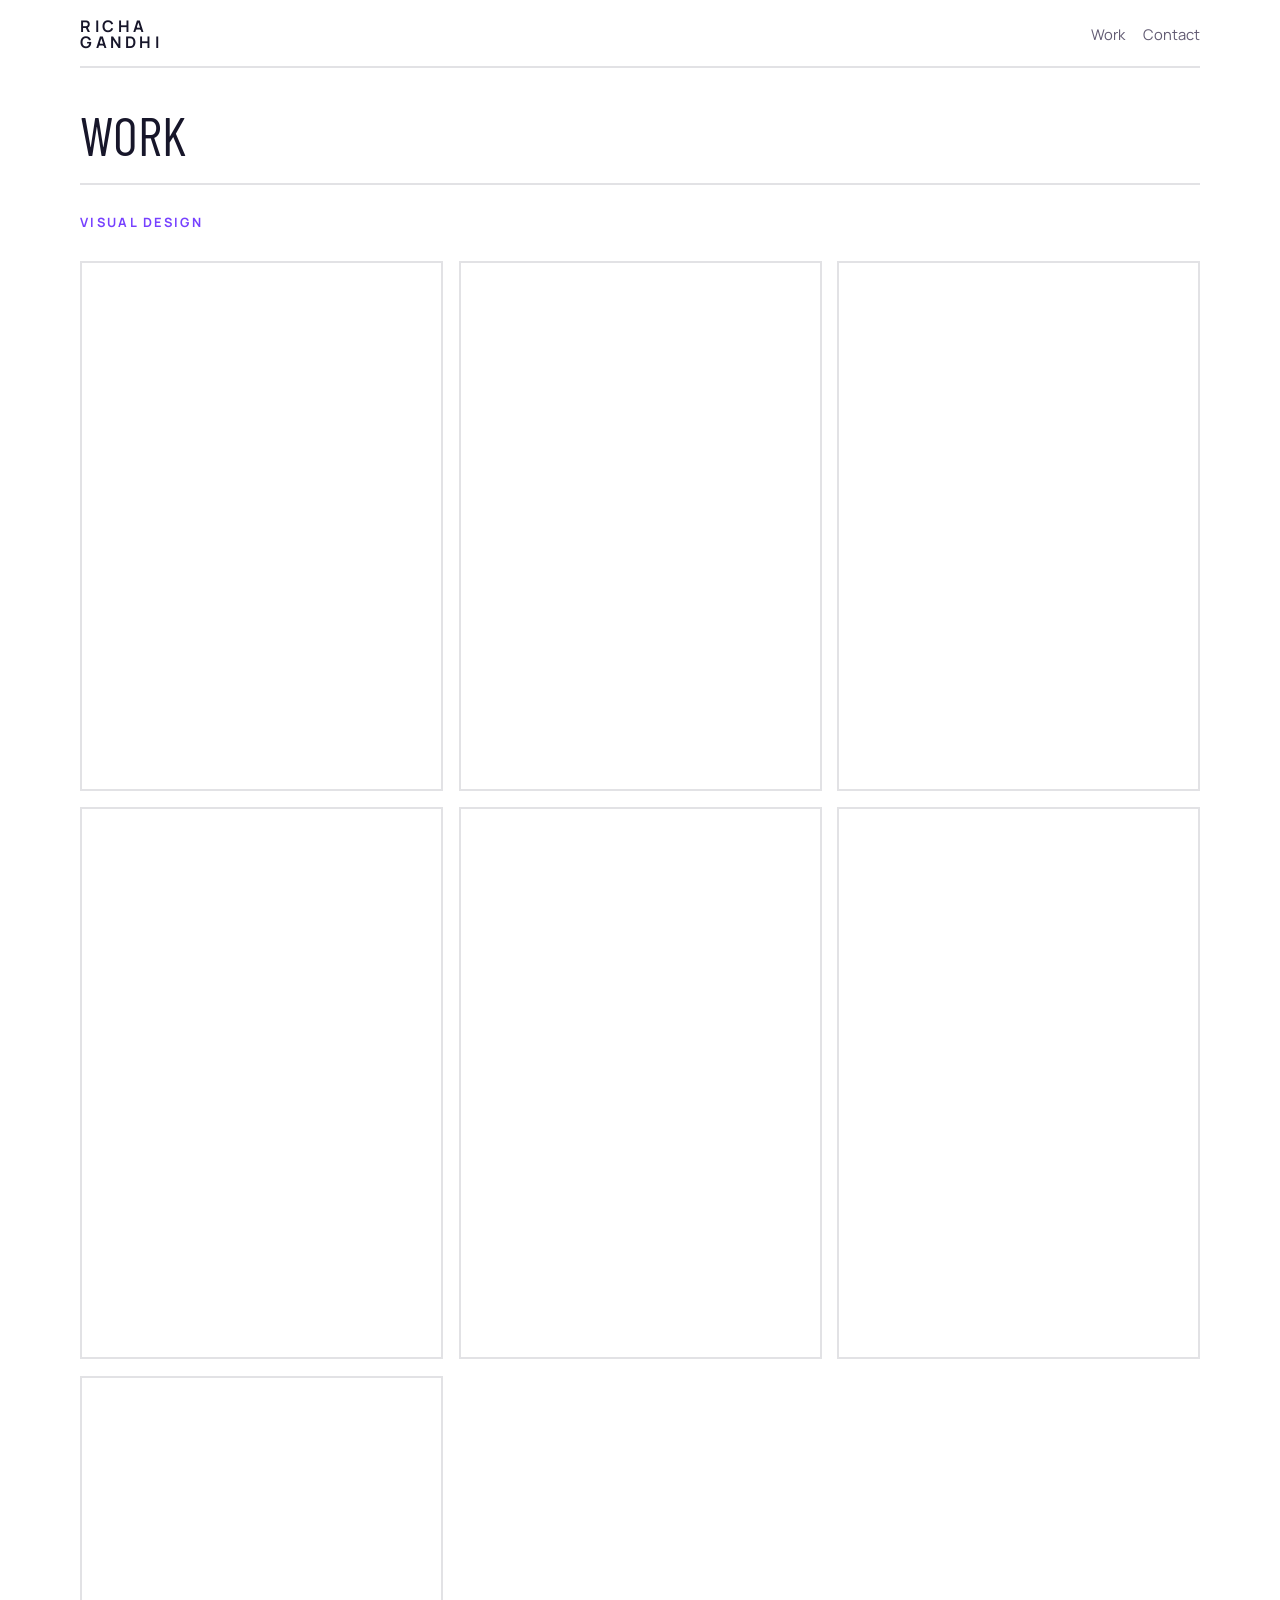
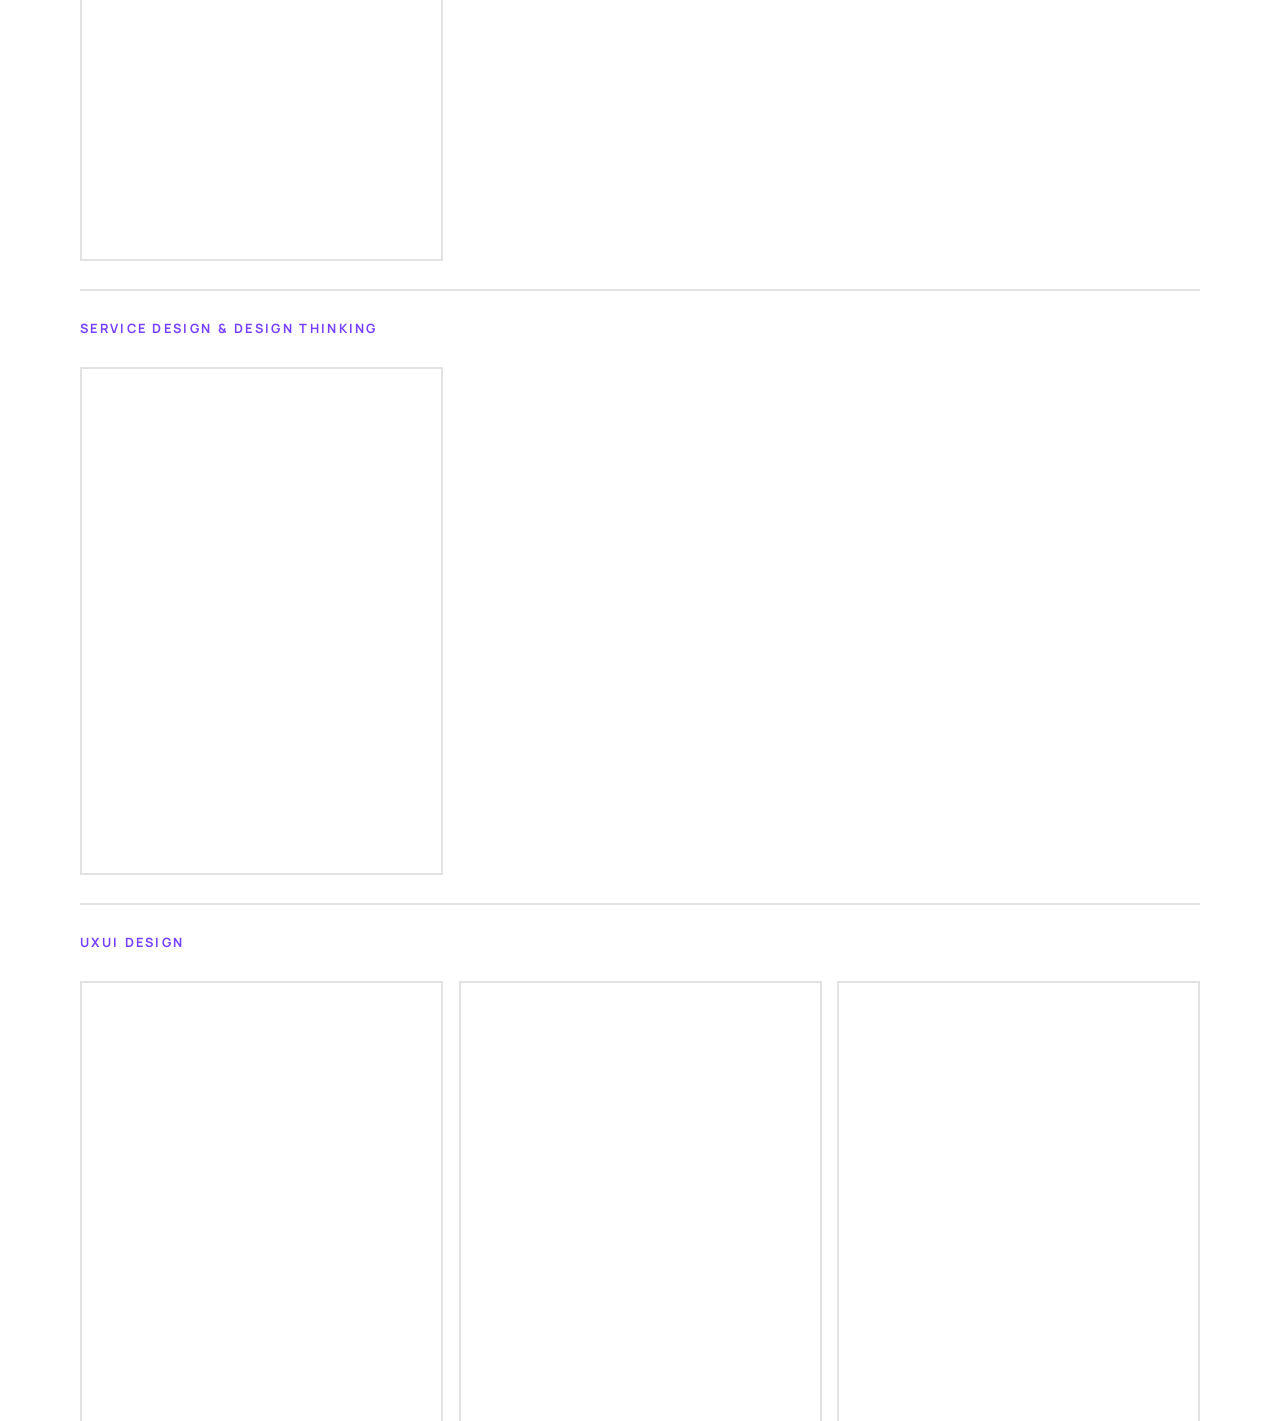
==== work.html @ 976422bb "Initial portfolio website" ====
<!DOCTYPE html>
<html lang="en">
  <head>
    <meta charset="UTF-8" />
    <meta name="viewport" content="width=device-width, initial-scale=1.0" />
    <title>Work | Richa Gandhi</title>
    <meta
      name="description"
      content="Selected work by Richa Gandhi across visual design, service design and design thinking, and UXUI design."
    />
    <link rel="preconnect" href="https://fonts.googleapis.com" />
    <link rel="preconnect" href="https://fonts.gstatic.com" crossorigin />
    <link
      href="https://fonts.googleapis.com/css2?family=Barlow+Condensed:wght@400;500;600;700&family=Manrope:wght@400;500;600;700&display=swap"
      rel="stylesheet"
    />
    <link rel="stylesheet" href="./styles.css" />
    <link rel="stylesheet" href="./work.css" />
  </head>
  <body>
    <div class="page-shell work-shell">
      <header class="site-header">
        <a class="brand-mark" href="./index.html" aria-label="Richa Gandhi home">
          <span>RICHA</span>
          <span>GANDHI</span>
        </a>
        <nav class="site-nav" aria-label="Primary">
          <a class="is-active" href="./work.html">Work</a>
          <a href="./index.html#contact">Contact</a>
        </nav>
      </header>

      <main class="work-page" id="top">
        <section class="work-hero">
          <h1>WORK</h1>
        </section>

        <div class="work-sections" id="work-sections" aria-live="polite"></div>
      </main>
    </div>

    <script src="./data/behance-portfolio.js"></script>
    <script src="./work.js"></script>
  </body>
</html>
---- styles.css ----
:root {
  --bg: #ffffff;
  --surface: #ffffff;
  --surface-strong: #ffffff;
  --text: #17162a;
  --muted: #615a72;
  --line: rgba(23, 22, 42, 0.12);
  --line-width: 2px;
  --accent: #ff6b57;
  --accent-deep: #7640ff;
  --accent-gold: #f8b133;
  --accent-teal: #2db7a3;
  --shadow: none;
  --radius-xl: 0;
  --radius-lg: 0;
  --radius-md: 0;
  --radius-sm: 0;
  --font-heading: "Barlow Condensed", "Arial Narrow", sans-serif;
  --font-body: "Manrope", sans-serif;
}

* {
  box-sizing: border-box;
}

html {
  scroll-behavior: smooth;
}

body {
  margin: 0;
  font-family: var(--font-body);
  color: var(--text);
  background: #fff;
  min-height: 100vh;
}

body::before {
  content: none;
}

a {
  color: inherit;
  text-decoration: none;
}

button {
  font: inherit;
}

.page-shell {
  width: min(1120px, calc(100vw - 32px));
  margin: 0 auto;
  padding: 0 0 44px;
}

.site-header {
  position: sticky;
  top: 0;
  display: flex;
  align-items: center;
  justify-content: space-between;
  gap: 16px;
  padding: 18px 0 16px;
  margin-bottom: 30px;
  border-bottom: var(--line-width) solid var(--line);
  border-radius: 0;
  background: rgba(255, 255, 255, 0.92);
  backdrop-filter: blur(8px);
  z-index: 10;
}

.brand-mark {
  display: grid;
  align-items: center;
  justify-items: start;
  white-space: nowrap;
  font-size: 1rem;
  font-weight: 700;
  line-height: 1;
  letter-spacing: 0.22em;
  text-transform: uppercase;
}

.brand-mark span {
  display: block;
}

.site-nav {
  display: flex;
  flex-wrap: wrap;
  gap: 18px;
}

.site-nav a {
  color: var(--muted);
  font-size: 0.92rem;
}

.hero,
.skills-section,
.approach-section,
.photo-section,
.contact-section {
  margin-bottom: 0;
  padding: 28px 0;
  border-top: var(--line-width) solid var(--line);
}

.hero {
  display: grid;
  grid-template-columns: 1.05fr 0.95fr;
  gap: 0;
  align-items: start;
  border-top: 0;
  padding-top: 0;
}

.hero-copy,
.hero-image-field,
.photo-section,
.contact-section,
.approach-section {
  border: 0;
  border-radius: 0;
  background: transparent;
  box-shadow: none;
  backdrop-filter: none;
}

.hero-image-field {
  margin: 0;
  min-height: 420px;
  margin-right: 28px;
  border-right: var(--line-width) solid var(--line);
  display: flex;
  align-items: center;
  justify-content: center;
}

.hero-image-field span {
  color: var(--muted);
  font-size: 0.82rem;
  font-weight: 600;
  letter-spacing: 0.12em;
  text-transform: uppercase;
}

.hero-image-field img {
  width: 100%;
  height: 100%;
  object-fit: cover;
  /* Landscape portraits: bias crop slightly toward face / subject */
  object-position: 52% 38%;
  display: block;
}

.hero-copy {
  width: 100%;
  margin-left: 0;
  padding-left: 28px;
  padding-right: 0;
}

.eyebrow {
  margin: 0 0 12px;
  color: var(--accent-deep);
  font-size: 0.8rem;
  font-weight: 700;
  letter-spacing: 0.18em;
  text-transform: uppercase;
}

h1,
h2,
h3 {
  margin: 0;
  font-family: var(--font-heading);
  font-weight: 400;
  line-height: 0.94;
  letter-spacing: 0;
}

.hero-copy h1 {
  max-width: 24ch;
  font-size: clamp(1.8rem, 2.4vw, 2.2rem);
  font-weight: 400;
  letter-spacing: -0.01em;
  line-height: 1.13;
}

h1 {
  max-width: 48ch;
  font-size: clamp(2.6rem, 4vw, 4rem);
}

h1 span {
  display: block;
}

h2 {
  font-size: clamp(1.95rem, 2.8vw, 2.7rem);
  max-width: 16ch;
}

h3 {
  font-size: clamp(1.45rem, 1.9vw, 1.85rem);
  margin-bottom: 10px;
}

.hero-text,
.about-copy p,
.approach-card p,
.contact-section p,
.project-card p,
.panel-card p,
.metric-label {
  color: var(--muted);
  line-height: 1.7;
}

.hero-text {
  max-width: 46ch;
  margin: 16px 0 0;
  font-size: 0.94rem;
}

.hero-labels {
  display: flex;
  flex-wrap: wrap;
  gap: 12px 18px;
  margin-top: 18px;
  padding: 0;
}

.hero-labels span {
  display: inline-flex;
  align-items: center;
  min-height: 28px;
  padding: 0 14px 0 0;
  border-right: var(--line-width) solid var(--line);
  color: var(--muted);
  font-size: 0.84rem;
  font-weight: 600;
  letter-spacing: 0.08em;
  text-transform: uppercase;
}

.hero-labels span:last-child {
  border-right: 0;
  padding-right: 0;
}

.button {
  display: inline-flex;
  align-items: center;
  justify-content: center;
  min-height: 46px;
  padding: 0 20px;
  border-radius: var(--radius-sm);
  border: var(--line-width) solid transparent;
  transition: transform 160ms ease, border-color 160ms ease, background 160ms ease;
}

.button:hover,
.filter-chip:hover,
.contact-links a:hover,
.project-card:hover {
  transform: translateY(-2px);
}

.button-primary {
  color: #fff8f0;
  background: linear-gradient(135deg, var(--accent), var(--accent-deep));
  box-shadow: none;
}

.button-secondary {
  border-color: var(--line);
  background: transparent;
}

.panel-card {
  padding: 0 0 18px;
  border-radius: 0;
  background: transparent;
  border: 0;
  box-shadow: none;
}

.approach-highlight h2 {
  margin-top: 8px;
  max-width: 28ch;
  font-size: clamp(2rem, 3vw, 2.75rem);
}

.panel-label,
.project-meta,
.metric-label {
  margin: 0 0 8px;
  font-size: 0.8rem;
  letter-spacing: 0.12em;
  text-transform: uppercase;
}

.panel-value {
  margin: 0;
  color: var(--text);
  font-weight: 700;
  line-height: 1.5;
}

.approach-section {
  padding: 24px 0 28px;
}

.approach-highlight {
  padding-bottom: 20px;
}

.approach-cards {
  display: grid;
  grid-template-columns: repeat(4, minmax(0, 1fr));
  gap: 0;
  border-top: var(--line-width) solid var(--line);
}

.approach-card {
  display: grid;
  gap: 10px;
  padding-top: 18px;
  padding-bottom: 18px;
  border-top: 0;
  padding-right: 20px;
  align-content: start;
}

.approach-card + .approach-card {
  padding-left: 20px;
  border-left: var(--line-width) solid var(--line);
}

.approach-icon {
  width: 34px;
  height: 34px;
  display: inline-block;
  border: var(--line-width) solid var(--line);
  border-radius: 50%;
  margin-bottom: 4px;
}

.panel-index {
  margin: 0;
  color: var(--accent-deep);
  font-size: 0.95rem;
  font-weight: 700;
  letter-spacing: 0.18em;
}

.approach-card h3 {
  margin: 0;
  max-width: 16ch;
  font-size: clamp(1.45rem, 1.95vw, 1.72rem);
  line-height: 1.08;
  white-space: normal;
}

.approach-card p {
  margin: 0;
  color: var(--muted);
  line-height: 1.7;
  font-size: 0.82rem;
}

.approach-card .panel-index + h3 + p {
  align-self: start;
}

.section-heading {
  margin: 0 0 16px;
  padding-bottom: 0;
  border-bottom: 0;
}

.section-heading h2 {
  margin-top: 8px;
  max-width: 20ch;
}

.section-heading.narrow h2 {
  max-width: 20ch;
}

.section-heading-minimal {
  padding-bottom: 10px;
}

.section-heading-featured .eyebrow,
.section-heading-featured h2,
.skills-section .eyebrow,
.skills-section h2 {
  color: var(--text);
}

.filters {
  display: none;
}

.filter-chip {
  padding: 11px 16px;
  border: var(--line-width) solid rgba(27, 24, 48, 0.12);
  border-radius: var(--radius-sm);
  background: rgba(255, 251, 246, 0.72);
  color: var(--muted);
  cursor: pointer;
}

.filter-chip.is-active {
  color: #fff8f0;
  background: linear-gradient(135deg, var(--accent), var(--accent-deep));
  border-color: transparent;
}

.project-rail-shell,
.photo-section {
  margin-bottom: 0;
}

.section-heading-featured {
  border-top: var(--line-width) solid var(--line);
  padding: 24px 0 0;
}

.project-rail-shell {
  padding: 0 0 24px;
}

.rail-nav {
  display: flex;
  gap: 8px;
  justify-content: flex-end;
  margin-bottom: 10px;
}

.rail-actions {
  display: flex;
  justify-content: flex-end;
  padding-top: 16px;
}

.skills-section {
  background: transparent;
  padding: 24px 0;
}

.rail-intro {
  max-width: 60ch;
  margin-bottom: 14px;
  color: var(--muted);
  line-height: 1.7;
}

.project-rail,
.photo-grid {
  display: flex;
  gap: 16px;
  overflow-x: auto;
  padding: 4px 0 10px;
  scroll-snap-type: x mandatory;
  scrollbar-width: thin;
}

.project-rail::-webkit-scrollbar,
.photo-grid::-webkit-scrollbar {
  height: 10px;
}

.project-rail::-webkit-scrollbar-thumb,
.photo-grid::-webkit-scrollbar-thumb {
  background: rgba(118, 64, 255, 0.22);
  border-radius: 999px;
}

.rail-card,
.research-note {
  flex: 0 0 calc((100% - 32px) / 3);
  max-width: calc((100% - 32px) / 3);
  scroll-snap-align: start;
}

.project-card {
  position: relative;
  display: grid;
  min-height: 100%;
  border: var(--line-width) solid var(--line);
  border-radius: 0;
  background: #fff;
  box-shadow: none;
  overflow: hidden;
  transition: transform 180ms ease, box-shadow 180ms ease;
  content-visibility: auto;
  contain-intrinsic-size: 340px 460px;
}

.project-card.large,
.project-card.medium,
.project-card.small {
  grid-column: auto;
}

.project-image-wrap {
  position: relative;
  aspect-ratio: 4 / 3.1;
  height: auto;
  overflow: hidden;
  border-bottom: var(--line-width) solid var(--line);
}

.project-image-placeholder {
  display: flex;
  align-items: flex-end;
  justify-content: flex-start;
  padding: 16px;
  background:
    linear-gradient(180deg, rgba(255, 255, 255, 0.96), rgba(247, 242, 228, 0.94)),
    radial-gradient(circle at 30% 20%, rgba(214, 207, 176, 0.35), transparent 45%),
    linear-gradient(135deg, rgba(110, 90, 45, 0.18), transparent 38%);
}

.project-image-placeholder span {
  max-width: 14ch;
  font-size: clamp(1.2rem, 1.9vw, 1.55rem);
  font-weight: 600;
  line-height: 0.95;
  letter-spacing: 0.01em;
}

.project-image-wrap img {
  width: 100%;
  height: 100%;
  object-fit: var(--thumb-fit, cover);
  object-position: var(--thumb-position, 50% 50%);
  display: block;
  box-sizing: border-box;
  padding: var(--thumb-padding, 0);
  transform: scale(var(--thumb-scale, 1));
  transform-origin: center center;
  transition: transform 220ms ease;
}

.project-card:hover .project-image-wrap img {
  transform: scale(calc(var(--thumb-scale, 1) * 1.04));
}

.project-content {
  display: grid;
  gap: 8px;
  padding: 16px 16px 18px;
}

.project-tag {
  display: none;
}

.project-card h3 {
  max-width: 15ch;
  font-size: clamp(1.45rem, 1.95vw, 1.72rem);
  line-height: 0.95;
}

.project-card p {
  max-width: 42ch;
  margin: 0;
  font-size: 0.82rem;
}

.project-meta,
.project-category {
  margin: 0;
  font-size: 0.78rem;
  letter-spacing: 0.14em;
  text-transform: uppercase;
}

.project-meta {
  color: var(--accent-deep);
}

.project-category {
  color: var(--muted);
}

.project-link {
  font-weight: 600;
  color: var(--accent-deep);
  text-decoration: underline;
  text-underline-offset: 3px;
}

.about-section,
.skills-section,
.photo-section,
.contact-section {
  padding: 28px 0;
  content-visibility: auto;
  contain-intrinsic-size: 560px 420px;
}

.about-layout {
  display: grid;
  grid-template-columns: repeat(2, minmax(0, 1fr));
  gap: 24px;
  align-items: start;
}

.skills-grid {
  display: grid;
  grid-template-columns: repeat(2, minmax(0, 1fr));
  gap: 0;
}

.skill-card {
  padding: 18px 0 0;
  border: 0;
  border-radius: 0;
  background: transparent;
  content-visibility: auto;
  contain-intrinsic-size: 260px 200px;
}

.skill-card-main {
  padding-right: 28px;
  border-right: var(--line-width) solid var(--line);
}

.skills-grid .skill-card:last-child {
  padding-left: 28px;
}

.skill-card p,
.skill-card li {
  margin: 0;
  color: var(--muted);
  line-height: 1.7;
}

.skill-card ul {
  margin: 0;
  padding-left: 18px;
  line-height: 1.9;
}

.skill-pills {
  display: flex;
  flex-wrap: wrap;
  gap: 10px;
}

.skill-break {
  flex-basis: 100%;
  width: 0;
  min-height: 0;
  padding: 0;
  border: 0;
  display: block;
  margin: 0;
}

.skill-pills span {
  display: inline-flex;
  align-items: center;
  min-height: 34px;
  padding: 0 14px;
  border-radius: 0;
  background: transparent;
  border: var(--line-width) solid var(--line);
  color: var(--text);
  font-size: 0.84rem;
  font-weight: 700;
}

.skill-pills .skill-break {
  padding: 0;
  min-height: 0;
  height: 0;
  border: 0;
}

/* ---- Photos carousel ---- */

.photo-section-head {
  display: flex;
  align-items: center;
  justify-content: space-between;
  margin-bottom: 14px;
}

.photo-section-head .eyebrow {
  margin: 0;
}

.photo-carousel-controls {
  display: flex;
  gap: 8px;
}

.photo-carousel-btn {
  display: inline-flex;
  align-items: center;
  justify-content: center;
  width: 38px;
  height: 38px;
  border: var(--line-width) solid var(--line);
  background: transparent;
  color: var(--text);
  font-size: 1.1rem;
  cursor: pointer;
  transition: background 140ms ease, color 140ms ease;
}

.photo-carousel-btn:hover {
  background: var(--text);
  color: #fff;
}

.photo-carousel-btn:disabled {
  opacity: 0.3;
  cursor: default;
}

.photo-carousel {
  position: relative;
}

.photo-carousel-viewport {
  overflow-x: auto;
  scroll-snap-type: x mandatory;
  -webkit-overflow-scrolling: touch;
  scrollbar-width: none;
}

.photo-carousel-viewport::-webkit-scrollbar {
  display: none;
}

.photo-carousel-track {
  display: flex;
  gap: 16px;
  padding: 0;
}

.photo-carousel-slide {
  /* fixed height, auto width — each image shows at its natural aspect ratio */
  flex: 0 0 auto;
  width: auto;
  height: clamp(280px, 55vw, 520px);
  scroll-snap-align: center;
  border: var(--line-width) solid var(--line);
  overflow: hidden;
  transition: opacity 240ms ease;
  opacity: 0.55;
}

.photo-carousel-slide.is-active {
  opacity: 1;
}

.photo-carousel-figure {
  margin: 0;
  padding: 0;
  height: 100%;
  width: auto;
  display: block;
  background: transparent;
}

.photo-carousel-figure img {
  height: 100%;
  width: auto;
  display: block;
  object-fit: unset;
}

.contact-section {
  display: flex;
  align-items: center;
  justify-content: space-between;
  gap: 24px;
  margin-bottom: 0;
  padding: 28px 0;
  border-top: var(--line-width) solid var(--line);
  background: transparent;
  box-shadow: none;
}

.contact-links {
  display: flex;
  flex-wrap: wrap;
  justify-content: flex-end;
  gap: 12px;
}

.contact-links a {
  padding: 14px 18px;
  border-radius: 0;
  border: var(--line-width) solid var(--line);
  background: transparent;
}

.contact-section h2 {
  max-width: none;
  white-space: nowrap;
}

@media (max-width: 980px) {
  .hero,
  .skills-grid,
  .approach-cards {
    grid-template-columns: 1fr;
  }

  .hero-image-field {
    min-height: 240px;
    margin-right: 0;
    margin-bottom: 24px;
    border-right: 0;
    border-bottom: var(--line-width) solid var(--line);
  }

  .hero-copy {
    padding-left: 0;
    padding-right: 0;
  }

  .skills-grid {
    grid-template-columns: 1fr;
  }

  .skill-card-main {
    padding-right: 0;
    border-right: 0;
    border-bottom: var(--line-width) solid var(--line);
    padding-bottom: 20px;
    margin-bottom: 20px;
  }

  .skills-grid .skill-card:last-child {
    padding-left: 0;
  }

  .approach-card {
    padding-right: 0;
    border-top: var(--line-width) solid var(--line);
  }

  .approach-card + .approach-card {
    padding-left: 0;
    border-left: 0;
  }

  .contact-links {
    justify-content: flex-start;
  }

  .contact-section {
    flex-direction: column;
    align-items: flex-start;
  }

}

@media (max-width: 720px) {
  .page-shell {
    width: min(100vw - 20px, 1180px);
    padding-top: 12px;
  }

  .site-header {
    position: static;
    padding: 14px 0;
  }

  .site-nav {
    gap: 12px;
  }

  .brand-mark {
    font-size: 0.78rem;
  }

  h1 {
    max-width: none;
    font-size: clamp(2.4rem, 10vw, 3.6rem);
  }

  .hero-copy {
    padding-right: 0;
  }

  .rail-card {
    flex: 0 0 84vw;
    max-width: 84vw;
    flex-basis: auto;
  }

  .project-top,
  .project-footer {
    flex-direction: column;
    align-items: flex-start;
  }

  .project-rail {
    padding-bottom: 6px;
  }

}
---- work.css ----
.work-page {
  padding-bottom: 18px;
}

.work-hero {
  padding: 12px 0 24px;
  border-bottom: var(--line-width) solid var(--line);
}

.work-hero h1 {
  max-width: 8ch;
  font-size: clamp(2.8rem, 4.2vw, 4.2rem);
  line-height: 0.92;
}

.work-sections {
  display: grid;
  gap: 0;
}

.work-section {
  padding: 28px 0;
  border-top: var(--line-width) solid var(--line);
}

.work-section:first-child {
  border-top: 0;
}

.work-section-head {
  display: flex;
  flex-wrap: wrap;
  align-items: end;
  justify-content: space-between;
  gap: 14px;
  margin-bottom: 18px;
}

.work-section-head h2 {
  max-width: 18ch;
  margin-top: 8px;
}

.work-section-note {
  max-width: 38ch;
  margin: 0;
  color: var(--muted);
  line-height: 1.65;
}

.work-grid {
  display: grid;
  grid-template-columns: repeat(12, minmax(0, 1fr));
  gap: 16px;
}

.work-grid .project-card {
  grid-column: span 4;
}

.work-grid .project-image-wrap {
  aspect-ratio: 4 / 2.5;
  height: auto;
}

.project-image-placeholder {
  display: grid;
  align-content: end;
  gap: 8px;
  width: 100%;
  height: 100%;
  padding: 14px;
  background:
    linear-gradient(135deg, rgba(118, 64, 255, 0.08), rgba(255, 107, 87, 0.06)),
    #fff;
}

.project-image-placeholder span {
  max-width: 12ch;
  font-family: var(--font-heading);
  font-size: clamp(1.2rem, 1.7vw, 1.6rem);
  line-height: 0.92;
}

.project-image-placeholder strong {
  color: var(--accent-deep);
  font-size: 0.82rem;
  font-weight: 700;
  letter-spacing: 0.14em;
  text-transform: uppercase;
}

@media (max-width: 980px) {
  .work-grid .project-card {
    grid-column: span 6;
  }
}

@media (max-width: 640px) {
  .work-hero h1 {
    max-width: 12ch;
  }

  .work-grid {
    gap: 14px;
  }

  .work-grid .project-card {
    grid-column: span 12;
  }
}
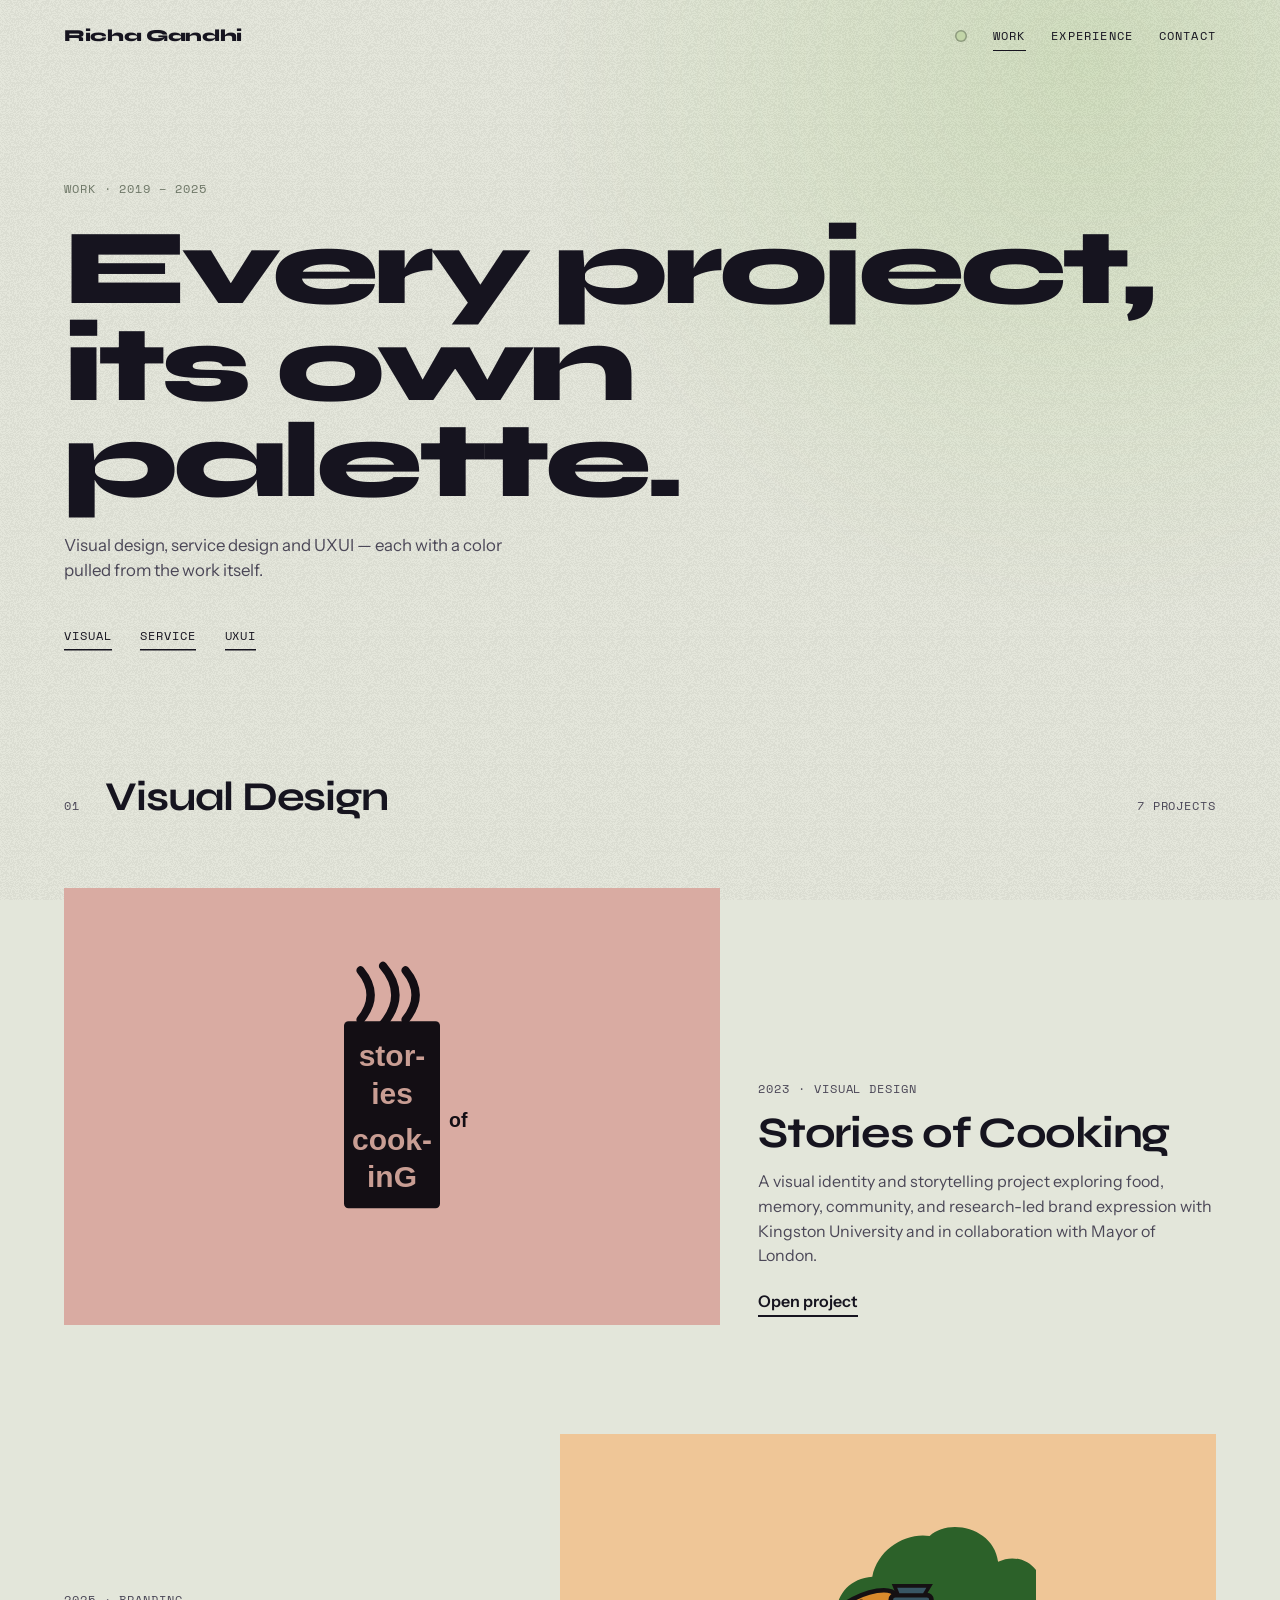
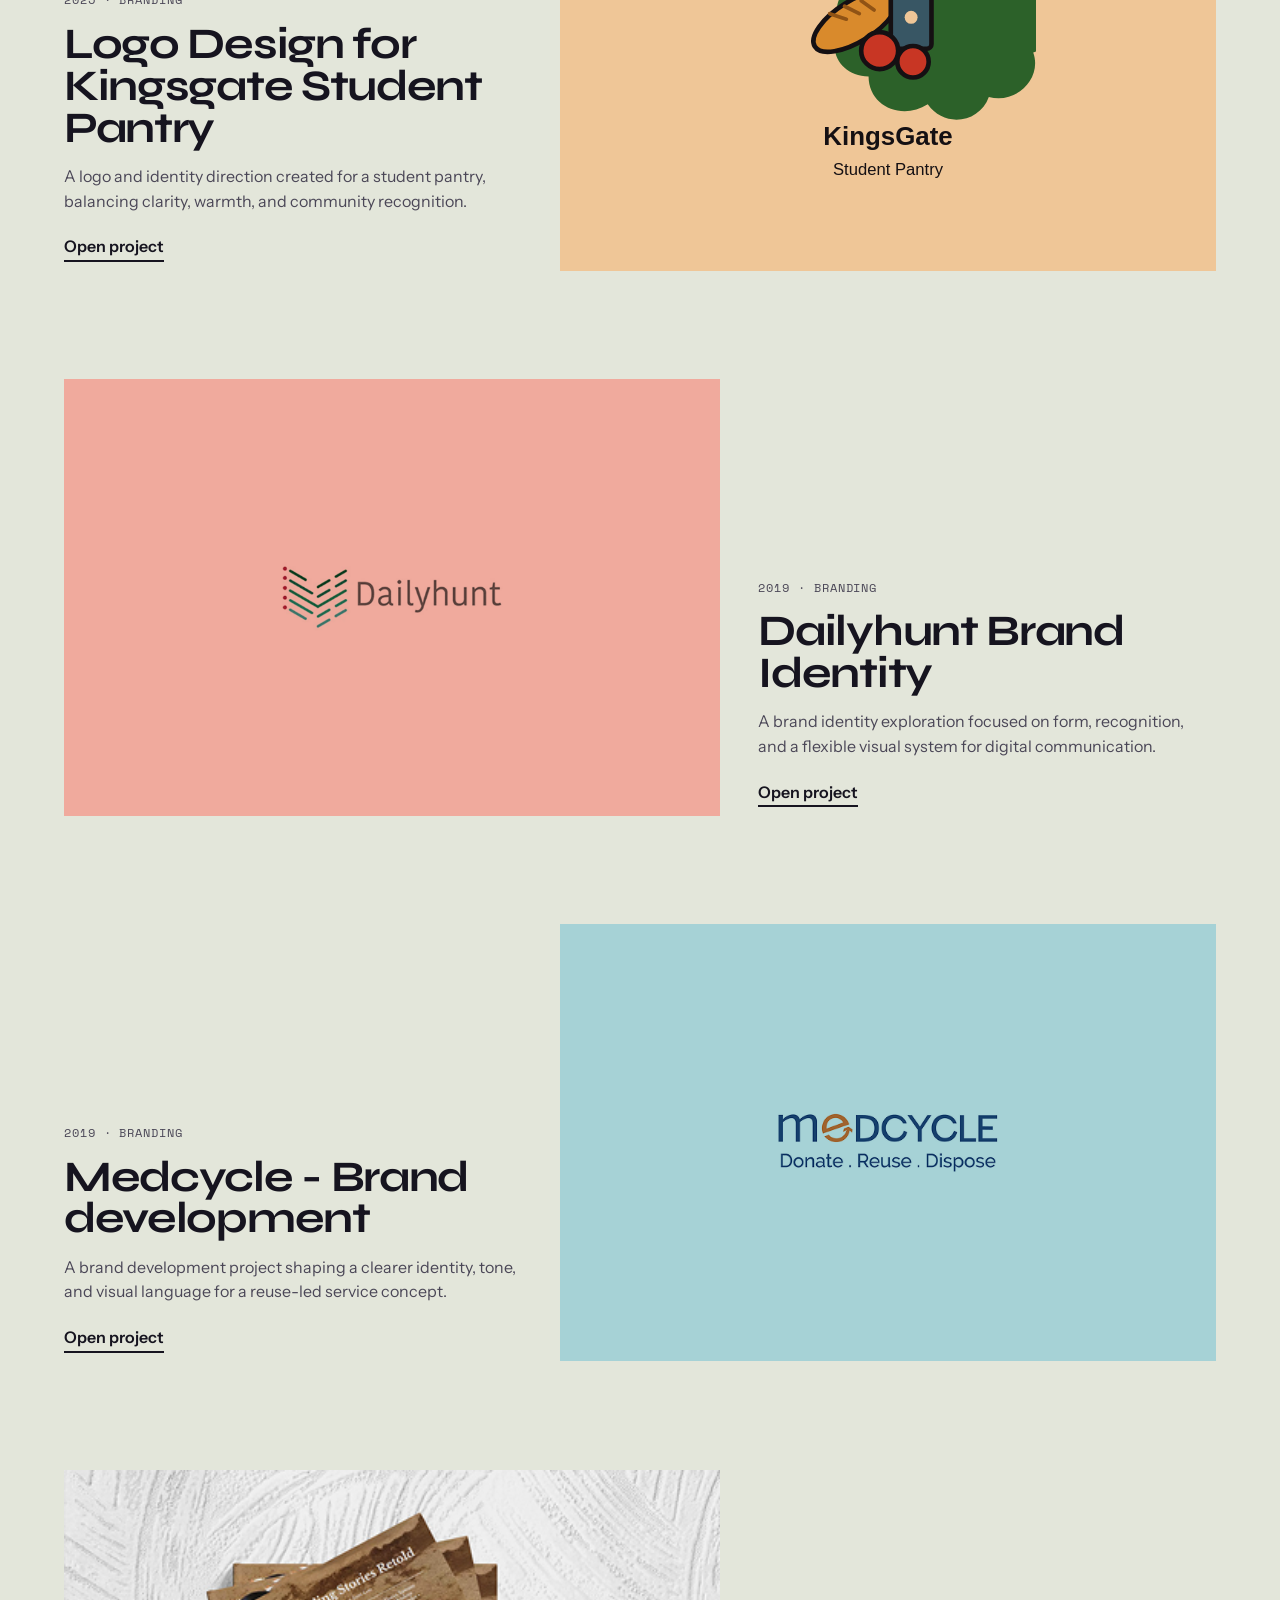
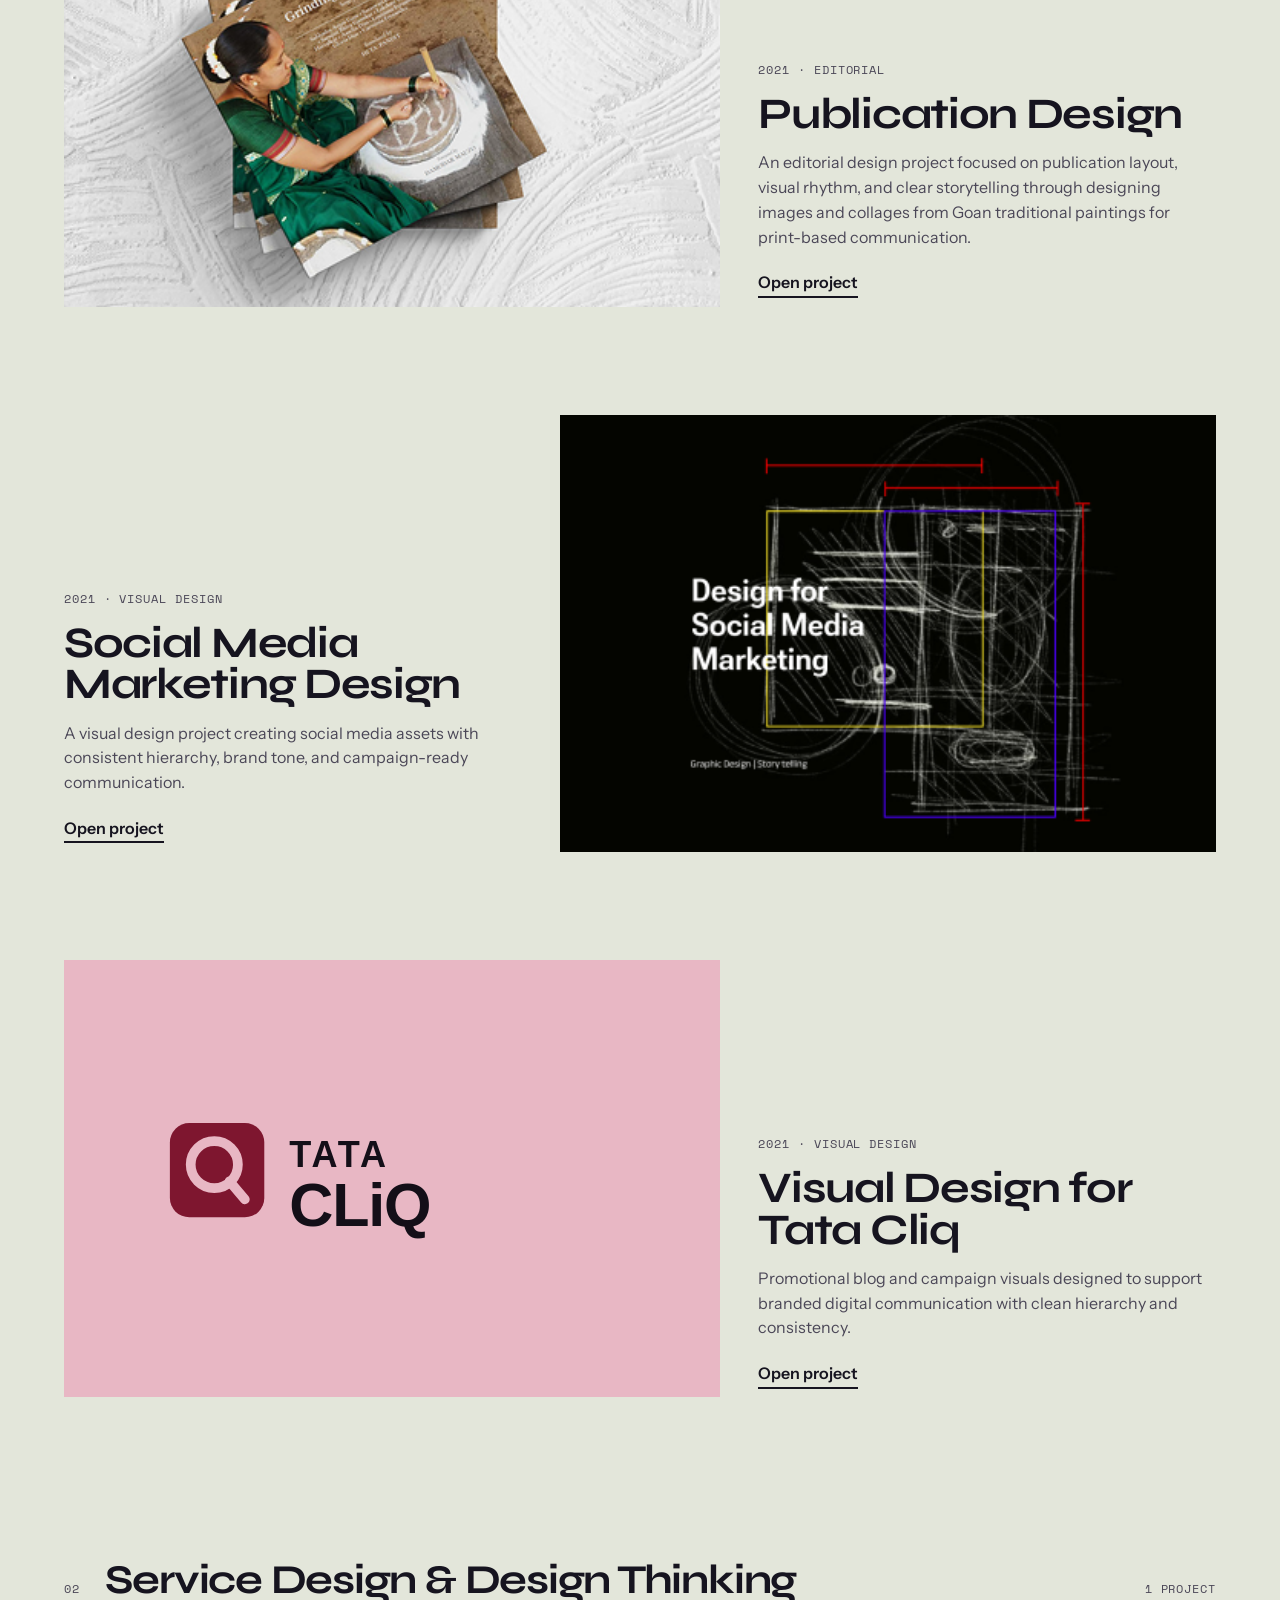
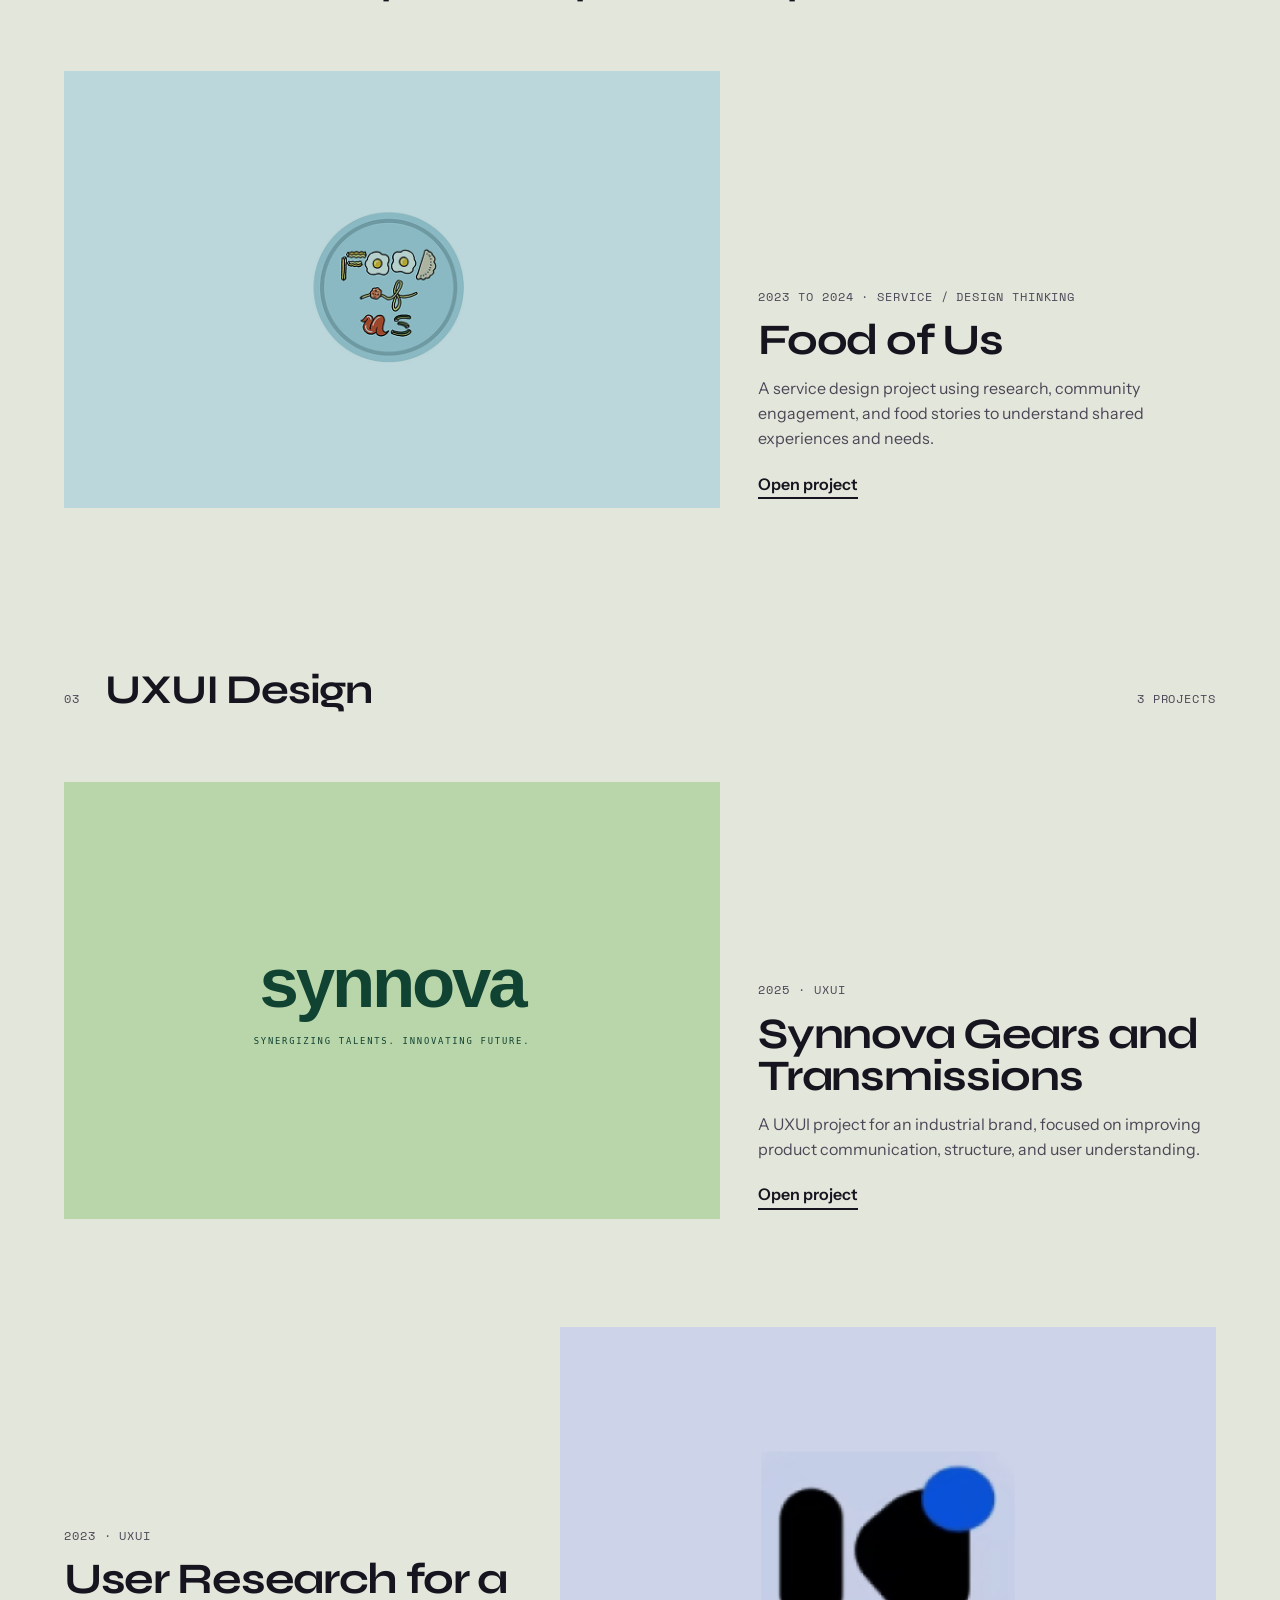
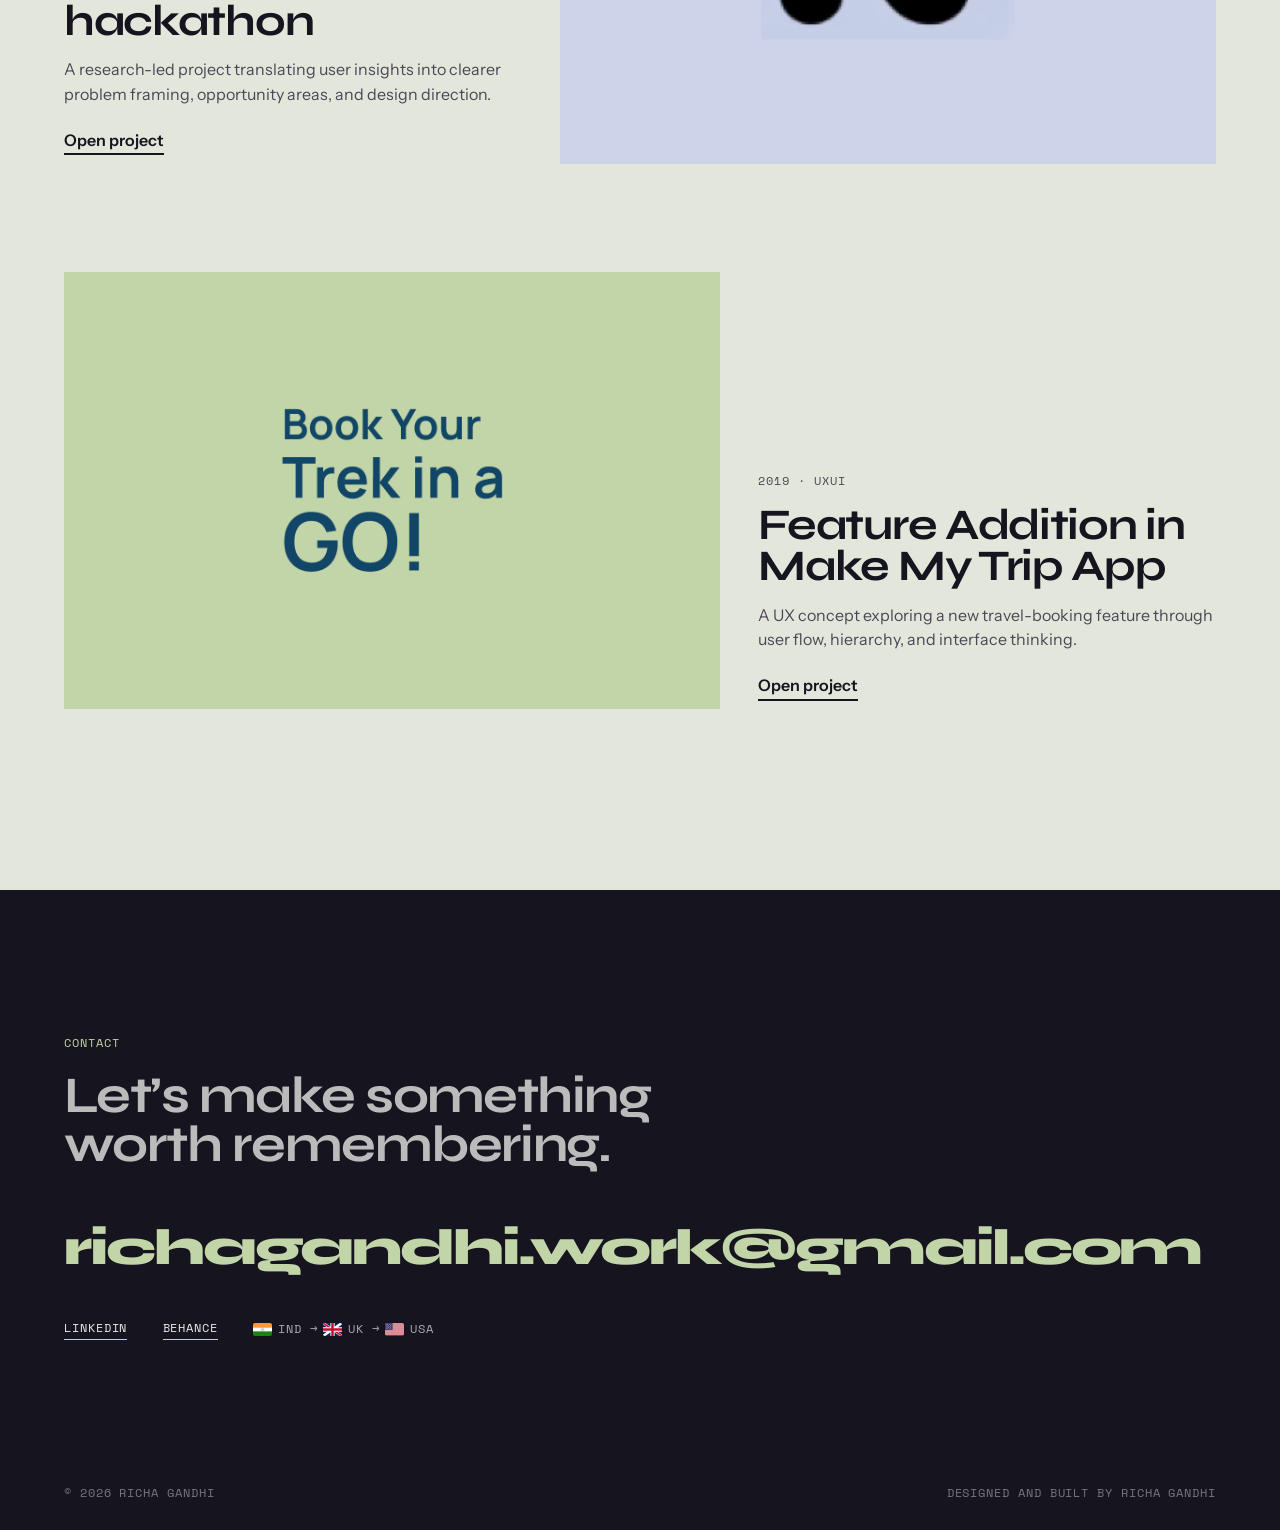
==== commit 4728d398: "Redesign portfolio experience with AI practice demos and kinetic palettes. Ship the re-design homepa" ====
--- a/work.html
+++ b/work.html
@@ -8,38 +8,85 @@
       name="description"
       content="Selected work by Richa Gandhi across visual design, service design and design thinking, and UXUI design."
     />
+    <meta name="theme-color" content="#ecebe8" />
+    <link rel="canonical" href="https://cha-gandhi.github.io/Richa-Portfolio/work.html" />
+    <meta property="og:title" content="Work | Richa Gandhi" />
+    <meta
+      property="og:description"
+      content="Selected work by Richa Gandhi across visual design, service design, design thinking, and UXUI design."
+    />
+    <meta property="og:type" content="website" />
+    <meta property="og:url" content="https://cha-gandhi.github.io/Richa-Portfolio/work.html" />
+    <meta property="og:image" content="https://cha-gandhi.github.io/Richa-Portfolio/assets/photos/homepage-portrait.jpeg" />
+    <meta name="twitter:card" content="summary_large_image" />
+    <meta name="twitter:title" content="Work | Richa Gandhi" />
+    <meta
+      name="twitter:description"
+      content="Selected work by Richa Gandhi across visual design, service design, design thinking, and UXUI design."
+    />
+    <meta name="twitter:image" content="https://cha-gandhi.github.io/Richa-Portfolio/assets/photos/homepage-portrait.jpeg" />
     <link rel="preconnect" href="https://fonts.googleapis.com" />
     <link rel="preconnect" href="https://fonts.gstatic.com" crossorigin />
     <link
-      href="https://fonts.googleapis.com/css2?family=Barlow+Condensed:wght@400;500;600;700&family=Manrope:wght@400;500;600;700&display=swap"
+      href="https://fonts.googleapis.com/css2?family=Syne:wght@700;800&family=Instrument+Sans:ital,wght@0,400;0,500;0,600;1,400&family=Space+Mono:wght@400;700&display=swap"
       rel="stylesheet"
     />
     <link rel="stylesheet" href="./styles.css" />
     <link rel="stylesheet" href="./work.css" />
   </head>
   <body>
-    <div class="page-shell work-shell">
-      <header class="site-header">
-        <a class="brand-mark" href="./index.html" aria-label="Richa Gandhi home">
-          <span>RICHA</span>
-          <span>GANDHI</span>
-        </a>
-        <nav class="site-nav" aria-label="Primary">
-          <a class="is-active" href="./work.html">Work</a>
-          <a href="./index.html#contact">Contact</a>
+    <a class="skip-to-main" href="#top">Skip to main content</a>
+    <div class="chroma-wash" aria-hidden="true"></div>
+
+    <header class="site-nav" id="site-nav">
+      <a class="wordmark" href="./index.html" aria-label="Richa Gandhi home">Richa Gandhi</a>
+      <nav aria-label="Primary">
+        <span class="chroma-dot" aria-hidden="true"></span>
+        <a class="is-active" href="./work.html">Work</a>
+        <a href="./index.html#experience">Experience</a>
+        <a href="./index.html#contact">Contact</a>
+      </nav>
+    </header>
+
+    <main class="work-page" id="top">
+      <section class="work-hero" aria-labelledby="work-heading">
+        <p class="eyebrow mono">Work &middot; 2019 &ndash; 2025</p>
+        <h1 class="work-title" id="work-heading">Every project, its own palette.</h1>
+        <p class="work-lede">
+          Visual design, service design and UXUI &mdash; each with a color pulled from the work itself.
+        </p>
+        <nav class="work-jump mono" aria-label="Disciplines">
+          <a href="#visual">Visual</a>
+          <a href="#service">Service</a>
+          <a href="#uxui">UXUI</a>
         </nav>
-      </header>
+      </section>
 
-      <main class="work-page" id="top">
-        <section class="work-hero">
-          <h1>WORK</h1>
-        </section>
+      <div class="work-sections" id="work-sections"></div>
 
-        <div class="work-sections" id="work-sections" aria-live="polite"></div>
-      </main>
-    </div>
+      <section class="contact contact-compact" id="contact" aria-labelledby="contact-title">
+        <p class="eyebrow mono">Contact</p>
+        <h2 class="contact-title" id="contact-title">Let&rsquo;s make something worth remembering.</h2>
+        <a class="contact-email" href="mailto:richagandhi.work@gmail.com">richagandhi.work@<wbr />gmail.com</a>
+        <div class="contact-links mono">
+          <a href="https://www.linkedin.com/in/gandhiricha/" target="_blank" rel="noreferrer">LinkedIn</a>
+          <a href="https://www.behance.net/gandhiricha" target="_blank" rel="noreferrer">Behance</a>
+          <span class="route-node">
+            <img class="flag-img" src="./assets/marks/flag-in.svg" alt="India" /> IND &rarr;
+            <img class="flag-img" src="./assets/marks/flag-gb.svg" alt="UK" /> UK &rarr;
+            <img class="flag-img" src="./assets/marks/flag-us.svg" alt="USA" /> USA
+          </span>
+        </div>
+      </section>
+    </main>
 
-    <script src="./data/behance-portfolio.js"></script>
-    <script src="./work.js"></script>
+    <footer class="site-foot mono">
+      <span>&copy; 2026 Richa Gandhi</span>
+      <span>Designed and built by Richa Gandhi</span>
+    </footer>
+
+    <script src="./data/behance-portfolio.js" defer></script>
+    <script src="./chroma.js" defer></script>
+    <script src="./work.js" defer></script>
   </body>
 </html>
--- a/styles.css
+++ b/styles.css
@@ -1,22 +1,30 @@
+/* ==========================================================================
+   Richa Gandhi — Chromatic Practice
+   Type-first, image-loud, color-reactive. The ground follows the active project.
+   ========================================================================== */
+
 :root {
-  --bg: #ffffff;
-  --surface: #ffffff;
-  --surface-strong: #ffffff;
-  --text: #17162a;
-  --muted: #615a72;
-  --line: rgba(23, 22, 42, 0.12);
-  --line-width: 2px;
-  --accent: #ff6b57;
-  --accent-deep: #7640ff;
-  --accent-gold: #f8b133;
-  --accent-teal: #2db7a3;
-  --shadow: none;
-  --radius-xl: 0;
-  --radius-lg: 0;
-  --radius-md: 0;
-  --radius-sm: 0;
-  --font-heading: "Barlow Condensed", "Arial Narrow", sans-serif;
-  --font-body: "Manrope", sans-serif;
+  --ink: #16141f;
+  --ink-soft: #4b4757;
+  --paper: #ecebe8;
+  --paper-deep: #dfdcd8;
+  --project-accent: #efc697;
+
+  --ground: color-mix(in oklab, var(--paper) 78%, var(--project-accent));
+  --accent-ink: color-mix(in oklab, var(--project-accent) 55%, var(--ink));
+
+  --font-display: "Syne", "Avenir Next", "Futura", sans-serif;
+  --font-body: "Instrument Sans", "Helvetica Neue", sans-serif;
+  --font-mono: "Space Mono", ui-monospace, "SFMono-Regular", monospace;
+
+  --gutter: clamp(20px, 5vw, 72px);
+  --nav-h: 72px;
+
+  --ease-out: cubic-bezier(0.22, 1, 0.36, 1);
+  --dur-fast: 180ms;
+  --dur: 420ms;
+  /* Accent shifts stay short so scrubbing the filmstrip never feels muddy */
+  --dur-slow: 320ms;
 }
 
 * {
@@ -24,19 +32,59 @@
 }
 
 html {
-  scroll-behavior: smooth;
+  background-color: var(--ground);
+  transition: background-color var(--dur-slow) var(--ease-out);
+  /* No scroll-behavior:smooth — it fights GSAP ScrollTrigger scrub and makes the filmstrip feel sticky. */
+  -webkit-text-size-adjust: 100%;
 }
 
 body {
   margin: 0;
+  min-height: 100vh;
   font-family: var(--font-body);
-  color: var(--text);
-  background: #fff;
-  min-height: 100vh;
-}
-
+  font-size: 1rem;
+  line-height: 1.6;
+  color: var(--ink);
+  -webkit-font-smoothing: antialiased;
+  overflow-x: clip;
+}
+
+/* Paper grain — behind content only, so photography and marks stay sharp. */
 body::before {
-  content: none;
+  content: "";
+  position: fixed;
+  inset: 0;
+  z-index: 1;
+  pointer-events: none;
+  opacity: 0.035;
+  background-image: url("./assets/marks/grain.png");
+  background-size: 64px 64px;
+  background-repeat: repeat;
+}
+
+/* Chromatic wash — soft radial, no filter:blur (blur is the #1 scrub jank source). */
+.chroma-wash {
+  position: fixed;
+  top: -40vw;
+  right: -30vw;
+  width: 90vw;
+  height: 90vw;
+  border-radius: 50%;
+  background: radial-gradient(
+    circle at 50% 50%,
+    color-mix(in oklab, var(--project-accent) 70%, transparent) 0%,
+    transparent 68%
+  );
+  opacity: 0.85;
+  pointer-events: none;
+  z-index: 0;
+}
+
+main,
+.site-nav,
+.site-foot {
+  position: relative;
+  z-index: 2;
 }
 
 a {
@@ -44,873 +92,2463 @@
   text-decoration: none;
 }
 
+img {
+  display: block;
+  max-width: 100%;
+}
+
 button {
   font: inherit;
 }
 
-.page-shell {
-  width: min(1120px, calc(100vw - 32px));
-  margin: 0 auto;
-  padding: 0 0 44px;
-}
-
-.site-header {
-  position: sticky;
-  top: 0;
+:focus-visible {
+  outline: 2px solid var(--ink);
+  outline-offset: 4px;
+}
+
+h1,
+h2,
+h3 {
+  margin: 0;
+  font-family: var(--font-display);
+  font-weight: 700;
+  line-height: 0.96;
+  letter-spacing: -0.02em;
+}
+
+p {
+  margin: 0;
+}
+
+.mono {
+  font-family: var(--font-mono);
+  font-size: 0.72rem;
+  letter-spacing: 0.08em;
+  text-transform: uppercase;
+}
+
+.eyebrow {
+  color: var(--accent-ink);
+  transition: color var(--dur-slow) var(--ease-out);
+}
+
+.skip-to-main {
+  position: fixed;
+  top: 12px;
+  left: 12px;
+  z-index: 100;
+  padding: 10px 14px;
+  background: var(--ink);
+  color: var(--paper);
+  font-size: 0.85rem;
+  font-weight: 600;
+  transform: translateY(-160%);
+  transition: transform var(--dur-fast) var(--ease-out);
+}
+
+.skip-to-main:focus {
+  transform: translateY(0);
+}
+
+/* --------------------------------------------------------------------------
+   Links + buttons
+   -------------------------------------------------------------------------- */
+
+.btn {
+  display: inline-flex;
+  align-items: center;
+  gap: 0.6em;
+  min-height: 52px;
+  padding: 0 1.4rem;
+  background: var(--ink);
+  color: var(--paper);
+  font-weight: 600;
+  letter-spacing: -0.005em;
+  transition: transform var(--dur-fast) var(--ease-out), background-color var(--dur-slow) var(--ease-out);
+}
+
+.btn::after {
+  content: "\2192";
+  font-family: var(--font-mono);
+  transition: transform var(--dur-fast) var(--ease-out);
+}
+
+.btn:hover::after {
+  transform: translateX(4px);
+}
+
+.link-plain {
+  position: relative;
+  display: inline-block;
+  font-weight: 600;
+  padding-bottom: 2px;
+  background-image: linear-gradient(var(--ink), var(--ink));
+  background-repeat: no-repeat;
+  background-size: 100% 2px;
+  background-position: 0 100%;
+  transition: background-size var(--dur) var(--ease-out);
+}
+
+.link-plain:hover {
+  background-size: 28% 2px;
+}
+
+/* --------------------------------------------------------------------------
+   Nav
+   -------------------------------------------------------------------------- */
+
+.site-nav {
+  position: fixed;
+  inset: 0 0 auto 0;
+  z-index: 50;
   display: flex;
   align-items: center;
   justify-content: space-between;
-  gap: 16px;
-  padding: 18px 0 16px;
-  margin-bottom: 30px;
-  border-bottom: var(--line-width) solid var(--line);
-  border-radius: 0;
-  background: rgba(255, 255, 255, 0.92);
-  backdrop-filter: blur(8px);
-  z-index: 10;
-}
-
-.brand-mark {
-  display: grid;
-  align-items: center;
-  justify-items: start;
+  gap: 24px;
+  height: var(--nav-h);
+  padding: 0 var(--gutter);
+  transition: background-color var(--dur) var(--ease-out);
+}
+
+.site-nav.is-scrolled {
+  /* Solid tint — avoid backdrop-filter blur during scroll */
+  background-color: color-mix(in oklab, var(--ground) 92%, transparent);
+}
+
+.wordmark {
+  font-family: var(--font-display);
+  font-weight: 800;
+  font-size: 1.05rem;
+  letter-spacing: -0.02em;
   white-space: nowrap;
-  font-size: 1rem;
-  font-weight: 700;
-  line-height: 1;
-  letter-spacing: 0.22em;
+}
+
+.site-nav nav {
+  display: flex;
+  align-items: center;
+  gap: 1.6rem;
+}
+
+.site-nav nav a {
+  font-family: var(--font-mono);
+  font-size: 0.74rem;
+  letter-spacing: 0.1em;
   text-transform: uppercase;
-}
-
-.brand-mark span {
-  display: block;
-}
-
-.site-nav {
-  display: flex;
-  flex-wrap: wrap;
-  gap: 18px;
-}
-
-.site-nav a {
-  color: var(--muted);
-  font-size: 0.92rem;
-}
-
-.hero,
-.skills-section,
-.approach-section,
-.photo-section,
-.contact-section {
-  margin-bottom: 0;
-  padding: 28px 0;
-  border-top: var(--line-width) solid var(--line);
-}
+  padding: 6px 0;
+  background-image: linear-gradient(var(--ink), var(--ink));
+  background-repeat: no-repeat;
+  background-size: 0 1.5px;
+  background-position: 0 100%;
+  transition: background-size var(--dur-fast) var(--ease-out);
+}
+
+.site-nav nav a:hover,
+.site-nav nav a.is-active {
+  background-size: 100% 1.5px;
+}
+
+.chroma-dot {
+  width: 12px;
+  height: 12px;
+  border-radius: 50%;
+  background: var(--project-accent);
+  box-shadow: inset 0 0 0 1.5px color-mix(in oklab, var(--ink) 30%, transparent);
+  transition: background-color var(--dur-slow) var(--ease-out);
+}
+
+/* --------------------------------------------------------------------------
+   Hero — brand at viewport scale, portrait as an edge-to-edge plane
+   -------------------------------------------------------------------------- */
 
 .hero {
   display: grid;
-  grid-template-columns: 1.05fr 0.95fr;
+  grid-template-columns: minmax(0, 60fr) minmax(0, 40fr);
+  min-height: 100svh;
+}
+
+.hero-copy {
+  display: flex;
+  flex-direction: column;
+  justify-content: flex-end;
+  gap: 1.6rem;
+  padding: calc(var(--nav-h) + 6vh) var(--gutter) 7vh;
+}
+
+.hero-title {
+  font-weight: 800;
+  /* "Gandhi" in Syne 800 is ~5.6em wide; size it to the copy column so it never clips */
+  font-size: clamp(3.4rem, calc((60vw - 2 * var(--gutter)) / 5.65), 13rem);
+  line-height: 0.86;
+  letter-spacing: -0.045em;
+}
+
+.hero-line {
+  display: block;
+  overflow: hidden;
+  padding: 0.04em 0;
+  margin: -0.04em 0;
+}
+
+.hero-word {
+  display: inline-block;
+  transform: translateY(112%);
+  animation: rise var(--dur-slow) var(--ease-out) forwards;
+}
+
+.hero-line:nth-child(2) .hero-word {
+  animation-delay: 110ms;
+}
+
+.hero-lede {
+  max-width: 34ch;
+  font-size: clamp(1.05rem, 1.35vw, 1.3rem);
+  line-height: 1.45;
+  color: var(--ink-soft);
+}
+
+.hero-actions {
+  display: flex;
+  flex-wrap: wrap;
+  align-items: center;
+  gap: 1.4rem 2rem;
+}
+
+.hero .eyebrow,
+.hero-lede,
+.hero-actions {
+  opacity: 0;
+  animation: fade-up var(--dur-slow) var(--ease-out) forwards;
+}
+
+.hero .eyebrow {
+  animation-delay: 60ms;
+}
+
+.hero-lede {
+  animation-delay: 360ms;
+}
+
+.hero-actions {
+  animation-delay: 480ms;
+}
+
+.hero-meta-row {
+  display: flex;
+  flex-wrap: wrap;
+  align-items: center;
+  gap: 0.8rem 1.2rem;
+  opacity: 0;
+  animation: fade-up var(--dur-slow) var(--ease-out) 60ms forwards;
+}
+
+.hero-meta-row .eyebrow {
+  opacity: 1;
+  animation: none;
+}
+
+.route-badge {
+  display: inline-flex;
+  align-items: center;
+  gap: 0.55rem;
+  padding: 0;
+  background: transparent;
+  border: none;
+  font-size: 0.72rem;
+  letter-spacing: 0.08em;
+  color: var(--ink);
+}
+
+.meta-sep {
+  color: var(--ink-soft);
+  opacity: 0.4;
+  font-size: 0.8rem;
+}
+
+.route-node {
+  display: inline-flex;
+  align-items: center;
+  gap: 0.35rem;
+}
+
+.route-emoji {
+  font-size: 0.95rem;
+  line-height: 1;
+  display: inline-block;
+  vertical-align: middle;
+}
+
+.flag-img {
+  display: inline-block;
+  width: 1.2rem;
+  height: 0.8rem;
+  border-radius: 2px;
+  vertical-align: -0.1em;
+  object-fit: cover;
+  flex-shrink: 0;
+  box-shadow: none;
+  border: none;
+  outline: none;
+}
+
+.route-code {
+  font-weight: 700;
+}
+
+.route-sep {
+  opacity: 0.35;
+  font-size: 0.75rem;
+}
+
+.route-node.is-current {
+  color: var(--ink);
+  font-weight: 700;
+}
+
+.live-dot {
+  display: inline-block;
+  width: 6px;
+  height: 6px;
+  border-radius: 50%;
+  background: #10b981;
+  box-shadow: 0 0 0 0 rgba(16, 185, 129, 0.7);
+  animation: pulse-live 2s infinite ease-in-out;
+  margin-left: 2px;
+}
+
+@keyframes pulse-live {
+  0% {
+    box-shadow: 0 0 0 0 rgba(16, 185, 129, 0.7);
+  }
+  70% {
+    box-shadow: 0 0 0 5px rgba(16, 185, 129, 0);
+  }
+  100% {
+    box-shadow: 0 0 0 0 rgba(16, 185, 129, 0);
+  }
+}
+
+.hero-plane {
+  position: relative;
+  margin: 0;
+  overflow: hidden;
+  min-height: 100svh;
+  clip-path: inset(0 0 0 100%);
+  animation: unveil 720ms var(--ease-out) 80ms forwards;
+  /* Opaque plane so grain behind never softens the portrait */
+  background: var(--paper-deep);
+  isolation: isolate;
+  z-index: 2;
+}
+
+.toolbox,
+.places {
+  content-visibility: auto;
+  contain-intrinsic-size: 1px 700px;
+}
+
+.hero-plane img {
+  position: absolute;
+  inset: 0;
+  width: 100%;
+  height: 116%;
+  object-fit: cover;
+  object-position: 56% 28%;
+}
+
+@keyframes rise {
+  to {
+    transform: translateY(0);
+  }
+}
+
+@keyframes fade-up {
+  from {
+    opacity: 0;
+    transform: translateY(14px);
+  }
+  to {
+    opacity: 1;
+    transform: translateY(0);
+  }
+}
+
+@keyframes unveil {
+  to {
+    clip-path: inset(0);
+  }
+}
+
+/* --------------------------------------------------------------------------
+   Section heads (shared)
+   -------------------------------------------------------------------------- */
+
+.section-head {
+  display: grid;
+  grid-template-columns: minmax(0, 1fr) auto;
+  align-items: end;
+  gap: 1rem 3rem;
+  padding: 14vh var(--gutter) 6vh;
+}
+
+.section-head .eyebrow {
+  grid-column: 1 / -1;
+}
+
+.section-head h2 {
+  font-size: clamp(2.2rem, 5.2vw, 5.4rem);
+  letter-spacing: -0.035em;
+  max-width: 14ch;
+}
+
+.film-head {
+  width: 100%;
+  padding-bottom: 4vh;
+}
+
+.film-head-row {
+  display: flex;
+  align-items: end;
+  justify-content: space-between;
+  gap: 1.5rem 2rem;
+  flex-wrap: wrap;
+  grid-column: 1 / -1;
+}
+
+.film-head-row h2 {
+  margin: 0;
+  max-width: 16ch;
+}
+
+.film-head-row .link-plain {
+  flex: 0 0 auto;
+  margin-bottom: 0.35em;
+}
+
+/* --------------------------------------------------------------------------
+   Selected work — The Kinetic Spatial Accordion
+   -------------------------------------------------------------------------- */
+
+.accordion-stage {
+  display: flex;
+  gap: 0.8rem;
+  height: 520px;
+  padding: 0 var(--gutter) 4vh;
+  width: 100%;
+  box-sizing: border-box;
+}
+
+.acc-panel {
+  flex: 1;
+  position: relative;
+  border: 1px solid color-mix(in oklab, var(--ink) 14%, transparent);
+  border-radius: 8px;
+  background: color-mix(in oklab, var(--paper) 40%, transparent);
+  overflow: hidden;
+  cursor: pointer;
+  transition: flex var(--dur) var(--ease-out), background var(--dur) var(--ease-out), border-color var(--dur-fast) var(--ease-out);
+  display: flex;
+}
+
+.acc-panel:hover {
+  border-color: var(--ink);
+}
+
+.acc-panel.is-expanded {
+  flex: 4;
+  background: var(--paper);
+  box-shadow: 0 16px 36px -12px color-mix(in oklab, var(--ink) 12%, transparent);
+}
+
+/* Vertical Spine (when collapsed) */
+.acc-spine {
+  width: 60px;
+  height: 100%;
+  display: flex;
+  flex-direction: column;
+  align-items: center;
+  justify-content: space-between;
+  padding: 1.4rem 0;
+  border-right: 1px solid transparent;
+  flex-shrink: 0;
+}
+
+.acc-spine-num {
+  font-weight: 700;
+  font-size: 0.85rem;
+  color: var(--accent-ink);
+}
+
+.acc-spine-label {
+  writing-mode: vertical-rl;
+  transform: rotate(180deg);
+  font-size: 0.72rem;
+  letter-spacing: 0.12em;
+  color: var(--ink);
+  white-space: nowrap;
+}
+
+.acc-spine-dot {
+  width: 12px;
+  height: 12px;
+  border-radius: 50%;
+  border: 1px solid color-mix(in oklab, var(--ink) 15%, transparent);
+}
+
+/* Expanded Content Pane */
+.acc-expanded-content {
+  display: none;
+  padding: 2rem 2.4rem 2rem 1.6rem;
+  flex-direction: column;
+  gap: 1.2rem;
+  flex-grow: 1;
+  overflow-y: auto;
+}
+
+.acc-panel.is-expanded .acc-expanded-content {
+  display: flex;
+}
+
+.acc-panel.is-expanded .acc-spine {
+  border-right-color: color-mix(in oklab, var(--ink) 10%, transparent);
+}
+
+.acc-head-row {
+  display: flex;
+  justify-content: space-between;
+  align-items: flex-start;
+  gap: 1.5rem;
+}
+
+.acc-title {
+  margin: 0.2rem 0 0;
+  font-family: var(--font-display);
+  font-weight: 700;
+  font-size: clamp(1.4rem, 2vw, 1.8rem);
+  letter-spacing: -0.02em;
+  color: var(--ink);
+}
+
+.acc-swatch-cluster {
+  display: flex;
+  gap: 0.4rem;
+  align-items: center;
+}
+
+.acc-swatch-circle {
+  width: 20px;
+  height: 20px;
+  border-radius: 50%;
+  border: 1px solid color-mix(in oklab, var(--ink) 15%, transparent);
+}
+
+.acc-mark-preview {
+  height: 110px;
+  border-radius: 6px;
+  display: grid;
+  place-items: center;
+  border: 1px solid color-mix(in oklab, var(--ink) 8%, transparent);
+}
+
+.acc-desc {
+  margin: 0;
+  font-size: 0.95rem;
+  line-height: 1.6;
+  color: var(--ink-soft);
+}
+
+.acc-deliverables {
+  display: flex;
+  flex-wrap: wrap;
+  gap: 0.4rem;
+}
+
+.acc-tag {
+  font-size: 0.65rem;
+  padding: 0.25rem 0.6rem;
+  background: color-mix(in oklab, var(--ink) 5%, transparent);
+  border: 1px solid color-mix(in oklab, var(--ink) 10%, transparent);
+  border-radius: 3px;
+  color: var(--ink);
+}
+
+.acc-btn {
+  display: inline-flex;
+  align-items: center;
+  padding: 0.65rem 1.4rem;
+  background: var(--ink);
+  color: var(--paper);
+  border-radius: 999px;
+  font-size: 0.72rem;
+  font-weight: 700;
+  letter-spacing: 0.05em;
+  width: fit-content;
+  margin-top: auto;
+  transition: transform var(--dur-fast) var(--ease-out);
+}
+
+.acc-btn:hover {
+  transform: translateY(-2px);
+}
+
+@media (max-width: 999px) {
+  .accordion-stage {
+    flex-direction: column;
+    height: auto;
+  }
+
+  .acc-panel {
+    width: 100%;
+    min-height: 70px;
+  }
+
+  .acc-spine {
+    width: 100%;
+    height: 60px;
+    flex-direction: row;
+    padding: 0 1.4rem;
+  }
+
+  .acc-spine-label {
+    writing-mode: horizontal-tb;
+    transform: none;
+  }
+}
+
+/* --------------------------------------------------------------------------
+   Process — sticky index, four chapters
+   -------------------------------------------------------------------------- */
+
+.process-body {
+  display: grid;
+  grid-template-columns: minmax(0, 0.8fr) minmax(0, 1.2fr);
+  gap: 0 6vw;
+  padding: 0 var(--gutter);
+}
+
+.process-index {
+  position: sticky;
+  top: 18vh;
+  align-self: start;
+  display: flex;
+  align-items: baseline;
+  gap: 0.6rem;
+  height: 64vh;
+}
+
+.process-num {
+  font-family: var(--font-display);
+  font-weight: 800;
+  font-size: clamp(6rem, 20vw, 20rem);
+  line-height: 0.8;
+  letter-spacing: -0.06em;
+  color: var(--accent-ink);
+  transition: color var(--dur-slow) var(--ease-out), opacity 260ms var(--ease-out), transform 260ms var(--ease-out);
+}
+
+.process-num.is-swapping {
+  opacity: 0;
+  transform: translateY(0.06em);
+}
+
+.process-total {
+  color: var(--ink-soft);
+}
+
+.process-steps {
+  list-style: none;
+  margin: 0;
+  padding: 0;
+}
+
+.step {
+  display: grid;
+  align-content: center;
+  gap: 1rem;
+  min-height: 62vh;
+  padding: 4vh 0;
+  opacity: 0.26;
+  transition: opacity var(--dur) var(--ease-out);
+}
+
+.step.is-active {
+  opacity: 1;
+}
+
+.step-num {
+  display: none;
+  color: var(--accent-ink);
+}
+
+.step h3 {
+  font-size: clamp(1.8rem, 3.4vw, 3.4rem);
+  letter-spacing: -0.03em;
+  max-width: 14ch;
+}
+
+.step p {
+  max-width: 46ch;
+  font-size: clamp(1rem, 1.2vw, 1.15rem);
+  line-height: 1.6;
+  color: var(--ink-soft);
+}
+
+/* --------------------------------------------------------------------------
+   Craft — tools as a specimen strip + methods as a numbered editorial list
+   -------------------------------------------------------------------------- */
+
+.toolbox {
+  padding: 4vh 0 2vh;
+}
+
+.craft-board {
+  display: grid;
+  grid-template-columns: minmax(0, 1.15fr) minmax(0, 0.85fr);
+  gap: clamp(2rem, 5vw, 5rem);
+  padding: 0 var(--gutter) 8vh;
+  border-top: 1px solid color-mix(in oklab, var(--ink) 12%, transparent);
+  padding-top: 4vh;
+}
+
+.craft-label {
+  margin: 0 0 1.4rem;
+  color: var(--ink-soft);
+}
+
+.craft-tools {
+  list-style: none;
+  margin: 0;
+  padding: 0;
+  display: grid;
   gap: 0;
+}
+
+.craft-tools li {
+  display: grid;
+  grid-template-columns: 2.2rem minmax(0, 1fr) auto;
+  align-items: center;
+  gap: 0.85rem;
+  padding: 0.85rem 0;
+  border-bottom: 1px solid color-mix(in oklab, var(--ink) 10%, transparent);
+}
+
+.craft-tools li:last-child {
+  border-bottom: 0;
+}
+
+.craft-tool-mark {
+  display: grid;
+  place-items: center;
+  width: 2.2rem;
+  height: 2.2rem;
+  background: color-mix(in oklab, var(--project-accent) 35%, var(--paper));
+  clip-path: polygon(12% 0, 100% 8%, 88% 100%, 0 92%);
+  transition: background var(--dur-slow) var(--ease-out);
+}
+
+.craft-tool-mark img {
+  width: 1.15rem;
+  height: 1.15rem;
+}
+
+.craft-tool-name {
+  font-family: var(--font-display);
+  font-weight: 700;
+  font-size: clamp(1.05rem, 1.5vw, 1.35rem);
+  letter-spacing: -0.02em;
+}
+
+.craft-tool-tag {
+  color: var(--ink-soft);
+  font-size: 0.72rem;
+  letter-spacing: 0.08em;
+}
+
+.craft-methods {
+  list-style: none;
+  margin: 0;
+  padding: 0;
+  display: grid;
+  gap: 0;
+}
+
+.craft-methods li {
+  display: grid;
+  grid-template-columns: 2.4rem minmax(0, 1fr);
+  gap: 0.9rem;
   align-items: start;
-  border-top: 0;
-  padding-top: 0;
-}
-
-.hero-copy,
-.hero-image-field,
-.photo-section,
-.contact-section,
-.approach-section {
-  border: 0;
-  border-radius: 0;
-  background: transparent;
-  box-shadow: none;
-  backdrop-filter: none;
-}
-
-.hero-image-field {
-  margin: 0;
-  min-height: 420px;
-  margin-right: 28px;
-  border-right: var(--line-width) solid var(--line);
-  display: flex;
-  align-items: center;
-  justify-content: center;
-}
-
-.hero-image-field span {
-  color: var(--muted);
-  font-size: 0.82rem;
-  font-weight: 600;
-  letter-spacing: 0.12em;
-  text-transform: uppercase;
-}
-
-.hero-image-field img {
+  padding: 1.05rem 0;
+  border-bottom: 1px solid color-mix(in oklab, var(--ink) 10%, transparent);
+}
+
+.craft-methods li:last-child {
+  border-bottom: 0;
+  padding-bottom: 0;
+}
+
+.craft-methods .mono {
+  color: var(--accent-ink);
+  transition: color var(--dur-slow) var(--ease-out);
+  padding-top: 0.2em;
+}
+
+.craft-method-copy {
+  display: grid;
+  gap: 0.25rem;
+}
+
+.craft-method-copy strong {
+  font-family: var(--font-display);
+  font-weight: 700;
+  font-size: clamp(1.2rem, 1.9vw, 1.65rem);
+  letter-spacing: -0.025em;
+}
+
+.craft-method-copy em {
+  font-style: normal;
+  color: var(--ink-soft);
+  font-size: clamp(0.92rem, 1.1vw, 1.05rem);
+  line-height: 1.45;
+  max-width: 32ch;
+}
+
+/* --------------------------------------------------------------------------
+   Between places — asymmetric photo band
+   -------------------------------------------------------------------------- */
+
+.places-band {
+  display: grid;
+  grid-template-columns: repeat(12, minmax(0, 1fr));
+  gap: 0 2vw;
+  padding: 0 var(--gutter);
+  align-items: start;
+}
+
+.place {
+  margin: 0;
+  overflow: hidden;
+  isolation: isolate;
+  z-index: 2;
+  background: var(--paper-deep);
+}
+
+.place img {
   width: 100%;
   height: 100%;
   object-fit: cover;
-  /* Landscape portraits: bias crop slightly toward face / subject */
-  object-position: 52% 38%;
+}
+
+.place-a {
+  grid-column: 1 / span 5;
+  aspect-ratio: 4 / 5;
+}
+
+.place-b {
+  grid-column: 6 / span 4;
+  aspect-ratio: 3 / 4;
+  margin-top: 12vh;
+}
+
+.place-c {
+  grid-column: 10 / span 3;
+  aspect-ratio: 3 / 4;
+  margin-top: 4vh;
+}
+
+.places-caption {
+  padding: 3vh var(--gutter) 0;
+  color: var(--ink-soft);
+}
+
+/* --------------------------------------------------------------------------
+   Trajectory — Experience, AI-Augmented Practice & Academic Foundation
+   -------------------------------------------------------------------------- */
+
+.trajectory {
+  position: relative;
+  margin-top: 10vh;
+  content-visibility: auto;
+  contain-intrinsic-size: 1px 1400px;
+}
+
+.trajectory-head {
+  padding-bottom: 4vh;
+}
+
+.trajectory-head-meta {
+  display: flex;
+  justify-content: space-between;
+  align-items: center;
+  flex-wrap: wrap;
+  gap: 1rem;
+  grid-column: 1 / -1;
+  margin-bottom: 1.5rem;
+}
+
+.availability-chip {
+  display: inline-flex;
+  align-items: center;
+  gap: 0.5rem;
+  padding: 0.35rem 0.85rem;
+  border-radius: 999px;
+  background: color-mix(in oklab, var(--ink) 4%, transparent);
+  border: 1px solid color-mix(in oklab, var(--ink) 12%, transparent);
+  font-size: 0.72rem;
+  letter-spacing: 0.08em;
+  color: var(--ink);
+}
+
+.trajectory-head-row {
+  display: grid;
+  grid-template-columns: minmax(0, 58fr) minmax(0, 42fr);
+  gap: 2rem 4vw;
+  align-items: baseline;
+  grid-column: 1 / -1;
+}
+
+.trajectory-lede {
+  margin: 0;
+  max-width: 48ch;
+  font-size: clamp(1rem, 1.25vw, 1.2rem);
+  line-height: 1.55;
+  color: var(--ink-soft);
+}
+
+/* --------------------------------------------------------------------------
+   Augmented Practice Gallery — Multi-Direction Visual Showcase
+   -------------------------------------------------------------------------- */
+
+.ai-gallery {
+  padding: 0 var(--gutter);
+  margin: 6vh 0 10vh;
+}
+
+.ai-gallery-header {
+  display: flex;
+  flex-direction: column;
+  gap: 1.2rem;
+  padding-bottom: 2rem;
+  border-bottom: 1.5px solid var(--ink);
+}
+
+.ai-gallery-top-row {
+  display: flex;
+  justify-content: space-between;
+  align-items: center;
+  flex-wrap: wrap;
+  gap: 1.2rem;
+}
+
+.ai-gallery-tagline {
+  display: flex;
+  align-items: center;
+  gap: 0.9rem;
+  flex-wrap: wrap;
+}
+
+.ai-tag-label {
+  font-size: 0.68rem;
+  font-weight: 700;
+  letter-spacing: 0.12em;
+  padding: 0.22rem 0.6rem;
+  background: var(--ink);
+  color: var(--paper);
+  border-radius: 2px;
+}
+
+.ai-tag-desc {
+  font-size: 0.72rem;
+  color: var(--accent-ink);
+  letter-spacing: 0.08em;
+}
+
+.ai-gallery-headline {
+  margin: 0;
+  font-family: var(--font-display);
+  font-weight: 700;
+  font-size: clamp(1.4rem, 2.3vw, 2.2rem);
+  letter-spacing: -0.03em;
+  line-height: 1.15;
+}
+
+/* ==========================================================================
+   DIRECTION A: The Living Interactive Stage (Realistic AI Design Workflows)
+   ========================================================================== */
+
+.stage-layout {
+  display: grid;
+  grid-template-columns: minmax(0, 1fr) minmax(0, 1.25fr);
+  gap: 3rem;
+  padding: 2.5rem 0;
+  border-bottom: 1.5px solid var(--ink);
+}
+
+.stage-nav {
+  display: flex;
+  flex-direction: column;
+  gap: 0.5rem;
+}
+
+.stage-tab {
+  display: flex;
+  flex-direction: column;
+  gap: 0.45rem;
+  padding: 1.4rem 1.6rem;
+  border-radius: 6px;
+  border-left: 3px solid transparent;
+  background: transparent;
+  cursor: pointer;
+  transition: background-color var(--dur-fast) var(--ease-out), border-color var(--dur-fast) var(--ease-out), transform var(--dur-fast) var(--ease-out);
+  text-align: left;
+  border-top: none;
+  border-right: none;
+  border-bottom: none;
+  width: 100%;
+}
+
+.stage-tab:hover {
+  background: color-mix(in oklab, var(--project-accent) 8%, transparent);
+}
+
+.stage-tab.is-active {
+  background: color-mix(in oklab, var(--project-accent) 14%, transparent);
+  border-left-color: var(--accent-ink);
+}
+
+.stage-tab-meta {
+  display: flex;
+  justify-content: space-between;
+  align-items: baseline;
+  font-size: 0.68rem;
+  letter-spacing: 0.08em;
+}
+
+.stage-tab-num {
+  font-weight: 700;
+  color: var(--accent-ink);
+}
+
+.stage-tab-field {
+  color: var(--ink-soft);
+}
+
+.stage-tab-title {
+  margin: 0;
+  font-family: var(--font-display);
+  font-weight: 700;
+  font-size: 1.25rem;
+  letter-spacing: -0.02em;
+  color: var(--ink);
+}
+
+.stage-tab-desc {
+  margin: 0;
+  font-size: 0.88rem;
+  line-height: 1.5;
+  color: var(--ink-soft);
+}
+
+.stage-screen {
+  display: flex;
+  flex-direction: column;
+  border: 1px solid color-mix(in oklab, var(--ink) 14%, transparent);
+  border-radius: 8px;
+  background: color-mix(in oklab, var(--paper) 45%, transparent);
+  overflow: hidden;
+  box-shadow: 0 12px 36px -12px color-mix(in oklab, var(--ink) 10%, transparent);
+}
+
+.stage-screen-head {
+  display: flex;
+  justify-content: space-between;
+  align-items: center;
+  padding: 0.8rem 1.2rem;
+  background: color-mix(in oklab, var(--ink) 4%, transparent);
+  border-bottom: 1px solid color-mix(in oklab, var(--ink) 10%, transparent);
+  font-size: 0.68rem;
+  letter-spacing: 0.08em;
+}
+
+.stage-screen-dots {
+  display: flex;
+  gap: 0.35rem;
+}
+
+.stage-screen-dot {
+  width: 8px;
+  height: 8px;
+  border-radius: 50%;
+  background: color-mix(in oklab, var(--ink) 25%, transparent);
+}
+
+.stage-panel {
+  display: none;
+  padding: 2rem;
+  min-height: 340px;
+  flex-direction: column;
+  justify-content: center;
+}
+
+.stage-panel.is-active {
+  display: flex;
+}
+
+/* Common Demo Box & Chip Styling */
+.demo-box {
+  display: flex;
+  flex-direction: column;
+  gap: 1.4rem;
+}
+
+.demo-ctrl-bar {
+  display: flex;
+  align-items: center;
+  justify-content: space-between;
+  gap: 0.8rem;
+  padding: 0.6rem 1rem;
+  background: color-mix(in oklab, var(--ink) 4%, transparent);
+  border: 1px solid color-mix(in oklab, var(--ink) 8%, transparent);
+  border-radius: 4px;
+  font-size: 0.68rem;
+  flex-wrap: wrap;
+}
+
+.chip-row {
+  display: flex;
+  gap: 0.4rem;
+  flex-wrap: wrap;
+}
+
+.demo-chip,
+.synth-chip,
+.edge-chip,
+.meta-chip {
+  padding: 0.35rem 0.75rem;
+  border-radius: 999px;
+  border: 1px solid color-mix(in oklab, var(--ink) 14%, transparent);
+  background: transparent;
+  cursor: pointer;
+  font-size: 0.68rem;
+  transition: all var(--dur-fast) var(--ease-out);
+  color: var(--ink);
+}
+
+.demo-chip:hover,
+.synth-chip:hover,
+.edge-chip:hover,
+.meta-chip:hover {
+  background: color-mix(in oklab, var(--ink) 8%, transparent);
+}
+
+.demo-chip.is-active,
+.synth-chip.is-active,
+.edge-chip.is-active,
+.meta-chip.is-active {
+  background: var(--ink);
+  color: var(--paper);
+  border-color: var(--ink);
+}
+
+/* Panel 1: Theme Swatches & Rendered Card */
+.theme-display {
+  display: flex;
+  flex-direction: column;
+  gap: 1.5rem;
+}
+
+.swatches-row {
+  display: grid;
+  grid-template-columns: repeat(4, 1fr);
+  gap: 0.8rem;
+}
+
+.swatch-cell {
+  display: flex;
+  flex-direction: column;
+  gap: 0.3rem;
+}
+
+.swatch-color {
+  height: 48px;
+  border-radius: 4px;
+  border: 1px solid color-mix(in oklab, var(--ink) 12%, transparent);
+  transition: background var(--dur-fast) var(--ease-out);
+}
+
+.swatch-label {
+  font-size: 0.68rem;
+  font-weight: 700;
+  color: var(--ink);
+}
+
+.swatch-role {
+  font-size: 0.6rem;
+  color: var(--ink-soft);
+}
+
+.rendered-ui-specimen {
+  padding: 1.4rem;
+  border: 1.5px solid;
+  border-radius: 6px;
+  display: flex;
+  flex-direction: column;
+  gap: 0.6rem;
+  transition: all var(--dur-fast) var(--ease-out);
+}
+
+.specimen-top {
+  display: flex;
+  justify-content: space-between;
+  align-items: center;
+}
+
+.specimen-badge {
+  font-size: 0.65rem;
+  font-weight: 700;
+  padding: 0.2rem 0.55rem;
+  border-radius: 3px;
+  letter-spacing: 0.05em;
+  transition: all var(--dur-fast) var(--ease-out);
+}
+
+.specimen-title {
+  margin: 0;
+  font-family: var(--font-display);
+  font-weight: 700;
+  font-size: 1.15rem;
+  letter-spacing: -0.015em;
+  transition: color var(--dur-fast) var(--ease-out);
+}
+
+.specimen-body {
+  margin: 0;
+  font-size: 0.88rem;
+  line-height: 1.5;
+  transition: color var(--dur-fast) var(--ease-out);
+}
+
+/* Panel 2: Research Synthesis Board */
+.synthesis-board {
+  display: grid;
+  grid-template-columns: 1fr auto 1.25fr;
+  align-items: center;
+  gap: 1.5rem;
+}
+
+.synth-col {
+  display: flex;
+  flex-direction: column;
+  gap: 0.6rem;
+}
+
+.synth-col-head {
+  font-size: 0.65rem;
+  color: var(--accent-ink);
+  letter-spacing: 0.08em;
+  font-weight: 700;
+}
+
+.raw-quote-card {
+  padding: 0.75rem 0.9rem;
+  background: color-mix(in oklab, var(--ink) 4%, transparent);
+  border: 1px solid color-mix(in oklab, var(--ink) 10%, transparent);
+  border-radius: 4px;
+  font-size: 0.82rem;
+  line-height: 1.45;
+  color: var(--ink);
+  transition: all var(--dur-fast) var(--ease-out);
+}
+
+.synth-arrow {
+  color: var(--accent-ink);
+  font-size: 1.4rem;
+  font-weight: 700;
+}
+
+.hmw-card {
+  padding: 1.2rem 1.4rem;
+  background: var(--paper);
+  border-left: 3.5px solid var(--accent-ink);
+  border-radius: 0 6px 6px 0;
+  box-shadow: 0 4px 14px color-mix(in oklab, var(--ink) 6%, transparent);
+  display: flex;
+  flex-direction: column;
+  gap: 0.5rem;
+  transition: all var(--dur-fast) var(--ease-out);
+}
+
+.hmw-tag {
+  font-size: 0.65rem;
+  font-weight: 700;
+  color: var(--accent-ink);
+}
+
+.hmw-head {
+  margin: 0;
+  font-family: var(--font-display);
+  font-weight: 700;
+  font-size: 1rem;
+  line-height: 1.35;
+  color: var(--ink);
+}
+
+.hmw-body {
+  margin: 0;
+  font-size: 0.85rem;
+  line-height: 1.5;
+  color: var(--ink-soft);
+}
+
+/* Panel 3: UI/UX State Matrix & Edge-Case Architecture */
+.edge-stage {
+  display: flex;
+  flex-direction: column;
+  gap: 1.1rem;
+}
+
+.edge-top-row {
+  display: grid;
+  grid-template-columns: 1fr auto;
+  gap: 1.2rem;
+  padding: 1.1rem 1.2rem;
+  background: color-mix(in oklab, var(--ink) 4%, transparent);
+  border: 1px solid color-mix(in oklab, var(--ink) 10%, transparent);
+  border-radius: 6px;
+  align-items: center;
+}
+
+.edge-context {
+  display: flex;
+  flex-direction: column;
+  gap: 0.35rem;
+  min-width: 0;
+}
+
+.edge-node-tag {
+  font-size: 0.65rem;
+  color: var(--accent-ink);
+  font-weight: 700;
+  letter-spacing: 0.08em;
+}
+
+.edge-flow-title {
+  margin: 0;
+  font-family: var(--font-display);
+  font-size: 1.15rem;
+  font-weight: 700;
+  color: var(--ink);
+  letter-spacing: -0.015em;
+}
+
+.edge-flow-desc {
+  margin: 0;
+  font-size: 0.82rem;
+  line-height: 1.45;
+  color: var(--ink-soft);
+}
+
+.edge-alert-box {
+  max-width: 260px;
+  padding: 0.75rem 0.9rem;
+  background: color-mix(in oklab, #e09f3e 12%, var(--paper));
+  border: 1px solid color-mix(in oklab, #e09f3e 40%, transparent);
+  border-radius: 6px;
+  display: flex;
+  flex-direction: column;
+  gap: 0.3rem;
+  flex-shrink: 0;
+}
+
+.edge-alert-badge {
+  font-size: 0.62rem;
+  font-weight: 700;
+  color: #9a5b08;
+  letter-spacing: 0.06em;
+}
+
+.edge-alert-text {
+  margin: 0;
+  font-size: 0.76rem;
+  line-height: 1.35;
+  color: var(--ink);
+}
+
+.edge-solution-card {
+  padding: 1.3rem 1.35rem;
+  background: var(--paper);
+  border: 1px solid color-mix(in oklab, var(--ink) 14%, transparent);
+  border-radius: 6px;
+  box-shadow: 0 4px 16px color-mix(in oklab, var(--ink) 5%, transparent);
+  display: flex;
+  flex-direction: column;
+  gap: 0.85rem;
+}
+
+.solution-header {
+  display: flex;
+  justify-content: space-between;
+  align-items: center;
+  padding-bottom: 0.65rem;
+  border-bottom: 1px solid color-mix(in oklab, var(--ink) 8%, transparent);
+}
+
+.solution-status-indicator {
+  display: flex;
+  align-items: center;
+  gap: 0.5rem;
+}
+
+.status-pulse-dot {
+  width: 8px;
+  height: 8px;
+  border-radius: 50%;
+  display: inline-block;
+  box-shadow: 0 0 0 3px color-mix(in oklab, currentColor 20%, transparent);
+  animation: pulseDot 2s infinite ease-in-out;
+}
+
+@keyframes pulseDot {
+  0%, 100% { transform: scale(1); opacity: 1; }
+  50% { transform: scale(1.25); opacity: 0.75; }
+}
+
+.solution-status-label {
+  font-size: 0.68rem;
+  font-weight: 700;
+  color: var(--ink);
+  letter-spacing: 0.05em;
+}
+
+.solution-body {
+  display: flex;
+  flex-direction: column;
+  gap: 0.45rem;
+}
+
+.solution-title {
+  margin: 0;
+  font-family: var(--font-display);
+  font-size: 1.05rem;
+  font-weight: 700;
+  color: var(--ink);
+  letter-spacing: -0.01em;
+}
+
+.solution-desc {
+  margin: 0;
+  font-size: 0.84rem;
+  line-height: 1.5;
+  color: var(--ink-soft);
+}
+
+.solution-action-row {
+  display: flex;
+  align-items: center;
+  gap: 1rem;
+  margin-top: 0.4rem;
+  flex-wrap: wrap;
+}
+
+.solution-btn-primary {
+  display: inline-flex;
+  align-items: center;
+  padding: 0.45rem 1rem;
+  background: var(--ink);
+  color: var(--paper);
+  border: none;
+  border-radius: 999px;
+  font-family: var(--font-body);
+  font-size: 0.78rem;
+  font-weight: 600;
+  cursor: pointer;
+  transition: opacity var(--dur-fast) var(--ease-out);
+}
+
+.solution-btn-primary:hover {
+  opacity: 0.85;
+}
+
+.solution-meta-note {
+  font-size: 0.7rem;
+  color: var(--ink-soft);
+}
+
+.solution-footer-strip {
+  margin-top: 0.4rem;
+  padding-top: 0.65rem;
+  border-top: 1px dashed color-mix(in oklab, var(--ink) 12%, transparent);
+  font-size: 0.67rem;
+  color: var(--accent-ink);
+  letter-spacing: 0.03em;
+}
+
+/* Panel 4: Metaphor Grid */
+.metaphor-grid {
+  display: grid;
+  grid-template-columns: repeat(3, minmax(0, 1fr));
+  gap: 0.9rem;
+  align-items: stretch;
+}
+
+.meta-box {
+  padding: 1.1rem 0.9rem;
+  background: color-mix(in oklab, var(--ink) 4%, transparent);
+  border: 1px solid color-mix(in oklab, var(--ink) 10%, transparent);
+  border-radius: 6px;
+  display: flex;
+  flex-direction: column;
+  gap: 0.6rem;
+  min-width: 0;
+}
+
+.meta-box.highlight-mark {
+  background: var(--paper);
+  border-color: var(--accent-ink);
+  align-items: center;
+  text-align: center;
+}
+
+.meta-step {
+  font-size: 0.65rem;
+  font-weight: 700;
+  color: var(--accent-ink);
+  white-space: nowrap;
+}
+
+.meta-desc {
+  margin: 0;
+  font-size: 0.82rem;
+  line-height: 1.45;
+  color: var(--ink);
+}
+
+.meta-mark-wrap {
+  min-height: 68px;
+  width: 100%;
+  display: grid;
+  place-items: center;
+  padding: 0.25rem 0;
+}
+
+.meta-mark-wrap svg,
+.meta-mark-wrap img {
+  max-width: 100%;
+  max-height: 64px;
+  width: auto;
+  height: auto;
   display: block;
 }
 
-.hero-copy {
-  width: 100%;
-  margin-left: 0;
-  padding-left: 28px;
-  padding-right: 0;
-}
-
-.eyebrow {
-  margin: 0 0 12px;
-  color: var(--accent-deep);
-  font-size: 0.8rem;
-  font-weight: 700;
-  letter-spacing: 0.18em;
-  text-transform: uppercase;
-}
-
-h1,
-h2,
-h3 {
-  margin: 0;
-  font-family: var(--font-heading);
-  font-weight: 400;
-  line-height: 0.94;
-  letter-spacing: 0;
-}
-
-.hero-copy h1 {
-  max-width: 24ch;
-  font-size: clamp(1.8rem, 2.4vw, 2.2rem);
-  font-weight: 400;
-  letter-spacing: -0.01em;
-  line-height: 1.13;
-}
-
-h1 {
-  max-width: 48ch;
-  font-size: clamp(2.6rem, 4vw, 4rem);
-}
-
-h1 span {
-  display: block;
-}
-
-h2 {
-  font-size: clamp(1.95rem, 2.8vw, 2.7rem);
-  max-width: 16ch;
-}
-
-h3 {
-  font-size: clamp(1.45rem, 1.9vw, 1.85rem);
-  margin-bottom: 10px;
-}
-
-.hero-text,
-.about-copy p,
-.approach-card p,
-.contact-section p,
-.project-card p,
-.panel-card p,
-.metric-label {
-  color: var(--muted);
-  line-height: 1.7;
-}
-
-.hero-text {
-  max-width: 46ch;
-  margin: 16px 0 0;
-  font-size: 0.94rem;
-}
-
-.hero-labels {
-  display: flex;
-  flex-wrap: wrap;
-  gap: 12px 18px;
-  margin-top: 18px;
-  padding: 0;
-}
-
-.hero-labels span {
-  display: inline-flex;
-  align-items: center;
-  min-height: 28px;
-  padding: 0 14px 0 0;
-  border-right: var(--line-width) solid var(--line);
-  color: var(--muted);
-  font-size: 0.84rem;
-  font-weight: 600;
+/* ==========================================================================
+   DIRECTION B: Case-Study Grounded AI (Real Projects & Measurable Impact)
+   ========================================================================== */
+
+.grounded-rows {
+  display: flex;
+  flex-direction: column;
+  border-bottom: 1.5px solid var(--ink);
+}
+
+.grounded-row {
+  display: grid;
+  grid-template-columns: minmax(0, 16rem) minmax(0, 1fr) minmax(0, 13rem);
+  gap: 2.5rem;
+  align-items: center;
+  padding: 2.4rem 0;
+  border-bottom: 1px solid color-mix(in oklab, var(--ink) 12%, transparent);
+  transition: background-color var(--dur-fast) var(--ease-out);
+}
+
+.grounded-row:last-child {
+  border-bottom: none;
+}
+
+.grounded-row:hover {
+  background: color-mix(in oklab, var(--project-accent) 6%, transparent);
+}
+
+.grounded-col-org {
+  display: flex;
+  flex-direction: column;
+  gap: 0.4rem;
+}
+
+.grounded-tag {
+  font-size: 0.68rem;
+  color: var(--accent-ink);
+  font-weight: 700;
   letter-spacing: 0.08em;
-  text-transform: uppercase;
-}
-
-.hero-labels span:last-child {
-  border-right: 0;
-  padding-right: 0;
-}
-
-.button {
-  display: inline-flex;
-  align-items: center;
-  justify-content: center;
-  min-height: 46px;
-  padding: 0 20px;
-  border-radius: var(--radius-sm);
-  border: var(--line-width) solid transparent;
-  transition: transform 160ms ease, border-color 160ms ease, background 160ms ease;
-}
-
-.button:hover,
-.filter-chip:hover,
-.contact-links a:hover,
-.project-card:hover {
-  transform: translateY(-2px);
-}
-
-.button-primary {
-  color: #fff8f0;
-  background: linear-gradient(135deg, var(--accent), var(--accent-deep));
-  box-shadow: none;
-}
-
-.button-secondary {
-  border-color: var(--line);
-  background: transparent;
-}
-
-.panel-card {
-  padding: 0 0 18px;
-  border-radius: 0;
-  background: transparent;
-  border: 0;
-  box-shadow: none;
-}
-
-.approach-highlight h2 {
-  margin-top: 8px;
-  max-width: 28ch;
-  font-size: clamp(2rem, 3vw, 2.75rem);
-}
-
-.panel-label,
-.project-meta,
-.metric-label {
-  margin: 0 0 8px;
-  font-size: 0.8rem;
-  letter-spacing: 0.12em;
-  text-transform: uppercase;
-}
-
-.panel-value {
-  margin: 0;
-  color: var(--text);
-  font-weight: 700;
-  line-height: 1.5;
-}
-
-.approach-section {
-  padding: 24px 0 28px;
-}
-
-.approach-highlight {
-  padding-bottom: 20px;
-}
-
-.approach-cards {
-  display: grid;
-  grid-template-columns: repeat(4, minmax(0, 1fr));
-  gap: 0;
-  border-top: var(--line-width) solid var(--line);
-}
-
-.approach-card {
-  display: grid;
-  gap: 10px;
-  padding-top: 18px;
-  padding-bottom: 18px;
-  border-top: 0;
-  padding-right: 20px;
-  align-content: start;
-}
-
-.approach-card + .approach-card {
-  padding-left: 20px;
-  border-left: var(--line-width) solid var(--line);
-}
-
-.approach-icon {
-  width: 34px;
-  height: 34px;
-  display: inline-block;
-  border: var(--line-width) solid var(--line);
-  border-radius: 50%;
-  margin-bottom: 4px;
-}
-
-.panel-index {
-  margin: 0;
-  color: var(--accent-deep);
-  font-size: 0.95rem;
-  font-weight: 700;
-  letter-spacing: 0.18em;
-}
-
-.approach-card h3 {
-  margin: 0;
-  max-width: 16ch;
-  font-size: clamp(1.45rem, 1.95vw, 1.72rem);
-  line-height: 1.08;
-  white-space: normal;
-}
-
-.approach-card p {
-  margin: 0;
-  color: var(--muted);
-  line-height: 1.7;
-  font-size: 0.82rem;
-}
-
-.approach-card .panel-index + h3 + p {
-  align-self: start;
-}
-
-.section-heading {
-  margin: 0 0 16px;
-  padding-bottom: 0;
-  border-bottom: 0;
-}
-
-.section-heading h2 {
-  margin-top: 8px;
-  max-width: 20ch;
-}
-
-.section-heading.narrow h2 {
-  max-width: 20ch;
-}
-
-.section-heading-minimal {
-  padding-bottom: 10px;
-}
-
-.section-heading-featured .eyebrow,
-.section-heading-featured h2,
-.skills-section .eyebrow,
-.skills-section h2 {
-  color: var(--text);
-}
-
-.filters {
-  display: none;
-}
-
-.filter-chip {
-  padding: 11px 16px;
-  border: var(--line-width) solid rgba(27, 24, 48, 0.12);
-  border-radius: var(--radius-sm);
-  background: rgba(255, 251, 246, 0.72);
-  color: var(--muted);
-  cursor: pointer;
-}
-
-.filter-chip.is-active {
-  color: #fff8f0;
-  background: linear-gradient(135deg, var(--accent), var(--accent-deep));
-  border-color: transparent;
-}
-
-.project-rail-shell,
-.photo-section {
-  margin-bottom: 0;
-}
-
-.section-heading-featured {
-  border-top: var(--line-width) solid var(--line);
-  padding: 24px 0 0;
-}
-
-.project-rail-shell {
-  padding: 0 0 24px;
-}
-
-.rail-nav {
-  display: flex;
-  gap: 8px;
-  justify-content: flex-end;
-  margin-bottom: 10px;
-}
-
-.rail-actions {
-  display: flex;
-  justify-content: flex-end;
-  padding-top: 16px;
-}
-
-.skills-section {
-  background: transparent;
-  padding: 24px 0;
-}
-
-.rail-intro {
-  max-width: 60ch;
-  margin-bottom: 14px;
-  color: var(--muted);
-  line-height: 1.7;
-}
-
-.project-rail,
-.photo-grid {
-  display: flex;
-  gap: 16px;
-  overflow-x: auto;
-  padding: 4px 0 10px;
-  scroll-snap-type: x mandatory;
-  scrollbar-width: thin;
-}
-
-.project-rail::-webkit-scrollbar,
-.photo-grid::-webkit-scrollbar {
-  height: 10px;
-}
-
-.project-rail::-webkit-scrollbar-thumb,
-.photo-grid::-webkit-scrollbar-thumb {
-  background: rgba(118, 64, 255, 0.22);
-  border-radius: 999px;
-}
-
-.rail-card,
-.research-note {
-  flex: 0 0 calc((100% - 32px) / 3);
-  max-width: calc((100% - 32px) / 3);
-  scroll-snap-align: start;
-}
-
-.project-card {
-  position: relative;
-  display: grid;
-  min-height: 100%;
-  border: var(--line-width) solid var(--line);
-  border-radius: 0;
-  background: #fff;
-  box-shadow: none;
-  overflow: hidden;
-  transition: transform 180ms ease, box-shadow 180ms ease;
-  content-visibility: auto;
-  contain-intrinsic-size: 340px 460px;
-}
-
-.project-card.large,
-.project-card.medium,
-.project-card.small {
-  grid-column: auto;
-}
-
-.project-image-wrap {
-  position: relative;
-  aspect-ratio: 4 / 3.1;
-  height: auto;
-  overflow: hidden;
-  border-bottom: var(--line-width) solid var(--line);
-}
-
-.project-image-placeholder {
-  display: flex;
+}
+
+.grounded-org-name {
+  font-family: var(--font-display);
+  font-weight: 700;
+  font-size: 1.25rem;
+  color: var(--ink);
+  letter-spacing: -0.02em;
+}
+
+.grounded-col-body {
+  display: flex;
+  flex-direction: column;
+  gap: 0.6rem;
+}
+
+.grounded-headline {
+  margin: 0;
+  font-family: var(--font-display);
+  font-weight: 700;
+  font-size: 1.15rem;
+  letter-spacing: -0.015em;
+  color: var(--ink);
+}
+
+.grounded-desc {
+  margin: 0;
+  font-size: 0.9rem;
+  line-height: 1.55;
+  color: var(--ink-soft);
+}
+
+.grounded-col-stat {
+  display: flex;
+  flex-direction: column;
   align-items: flex-end;
-  justify-content: flex-start;
-  padding: 16px;
-  background:
-    linear-gradient(180deg, rgba(255, 255, 255, 0.96), rgba(247, 242, 228, 0.94)),
-    radial-gradient(circle at 30% 20%, rgba(214, 207, 176, 0.35), transparent 45%),
-    linear-gradient(135deg, rgba(110, 90, 45, 0.18), transparent 38%);
-}
-
-.project-image-placeholder span {
-  max-width: 14ch;
-  font-size: clamp(1.2rem, 1.9vw, 1.55rem);
-  font-weight: 600;
-  line-height: 0.95;
-  letter-spacing: 0.01em;
-}
-
-.project-image-wrap img {
-  width: 100%;
-  height: 100%;
-  object-fit: var(--thumb-fit, cover);
-  object-position: var(--thumb-position, 50% 50%);
-  display: block;
-  box-sizing: border-box;
-  padding: var(--thumb-padding, 0);
-  transform: scale(var(--thumb-scale, 1));
-  transform-origin: center center;
-  transition: transform 220ms ease;
-}
-
-.project-card:hover .project-image-wrap img {
-  transform: scale(calc(var(--thumb-scale, 1) * 1.04));
-}
-
-.project-content {
-  display: grid;
-  gap: 8px;
-  padding: 16px 16px 18px;
-}
-
-.project-tag {
-  display: none;
-}
-
-.project-card h3 {
-  max-width: 15ch;
-  font-size: clamp(1.45rem, 1.95vw, 1.72rem);
-  line-height: 0.95;
-}
-
-.project-card p {
-  max-width: 42ch;
-  margin: 0;
-  font-size: 0.82rem;
-}
-
-.project-meta,
-.project-category {
-  margin: 0;
-  font-size: 0.78rem;
-  letter-spacing: 0.14em;
-  text-transform: uppercase;
-}
-
-.project-meta {
-  color: var(--accent-deep);
-}
-
-.project-category {
-  color: var(--muted);
-}
-
-.project-link {
-  font-weight: 600;
-  color: var(--accent-deep);
-  text-decoration: underline;
-  text-underline-offset: 3px;
-}
-
-.about-section,
-.skills-section,
-.photo-section,
-.contact-section {
-  padding: 28px 0;
-  content-visibility: auto;
-  contain-intrinsic-size: 560px 420px;
-}
-
-.about-layout {
+  text-align: right;
+  gap: 0.35rem;
+}
+
+.grounded-stat-num {
+  font-family: var(--font-display);
+  font-weight: 800;
+  font-size: 1.6rem;
+  line-height: 1;
+  color: var(--ink);
+}
+
+.grounded-stat-lbl {
+  font-size: 0.68rem;
+  color: var(--ink-soft);
+  letter-spacing: 0.06em;
+}
+
+/* ==========================================================================
+   DIRECTION C: Editorial Graphic Monograph (Pure Typographic Broadsheet)
+   ========================================================================== */
+
+.monograph-grid {
   display: grid;
   grid-template-columns: repeat(2, minmax(0, 1fr));
-  gap: 24px;
-  align-items: start;
-}
-
-.skills-grid {
+  border-bottom: 1.5px solid var(--ink);
+}
+
+.monograph-cell {
+  padding: 3rem 2.5rem;
+  border-right: 1px solid color-mix(in oklab, var(--ink) 12%, transparent);
+  border-bottom: 1px solid color-mix(in oklab, var(--ink) 12%, transparent);
+  display: flex;
+  flex-direction: column;
+  gap: 1.4rem;
+  transition: background-color var(--dur-fast) var(--ease-out);
+}
+
+.monograph-cell:nth-child(2n) {
+  border-right: none;
+}
+
+.monograph-cell:nth-child(3),
+.monograph-cell:nth-child(4) {
+  border-bottom: none;
+}
+
+.monograph-cell:hover {
+  background: color-mix(in oklab, var(--project-accent) 8%, transparent);
+}
+
+.monograph-big-num {
+  font-family: var(--font-display);
+  font-weight: 800;
+  font-size: clamp(3.2rem, 5vw, 4.8rem);
+  line-height: 0.85;
+  letter-spacing: -0.06em;
+  color: var(--accent-ink);
+}
+
+.monograph-head {
+  margin: 0;
+  font-family: var(--font-display);
+  font-weight: 700;
+  font-size: 1.45rem;
+  letter-spacing: -0.02em;
+  color: var(--ink);
+}
+
+.monograph-body {
+  margin: 0;
+  font-size: 0.95rem;
+  line-height: 1.6;
+  color: var(--ink-soft);
+}
+
+/* --------------------------------------------------------------------------
+   Responsive for Direction Switcher & Views
+   -------------------------------------------------------------------------- */
+
+@media (max-width: 999px) {
+  .stage-layout {
+    grid-template-columns: 1fr;
+    gap: 2rem;
+  }
+
+  .edge-top-row {
+    grid-template-columns: 1fr;
+    gap: 1rem;
+  }
+
+  .metaphor-grid {
+    grid-template-columns: 1fr;
+    gap: 1rem;
+  }
+
+  .grounded-row {
+    grid-template-columns: 1fr;
+    gap: 1.2rem;
+  }
+
+  .grounded-col-stat {
+    align-items: flex-start;
+    text-align: left;
+  }
+
+  .monograph-grid {
+    grid-template-columns: 1fr;
+  }
+
+  .monograph-cell {
+    border-right: none;
+    padding: 2.2rem 0;
+    border-bottom: 1px solid color-mix(in oklab, var(--ink) 12%, transparent);
+  }
+
+  .monograph-cell:last-child {
+    border-bottom: none;
+  }
+}
+
+/* --------------------------------------------------------------------------
+   Editorial Career Trajectory Ledger
+   -------------------------------------------------------------------------- */
+
+.trajectory-ledger {
+  padding: 0 var(--gutter);
+  margin-bottom: 8vh;
+}
+
+.ledger-header {
+  display: flex;
+  justify-content: space-between;
+  align-items: baseline;
+  padding-bottom: 1rem;
+  border-bottom: 2px solid var(--ink);
+}
+
+.ledger-col-title {
+  font-family: var(--font-display);
+  font-weight: 700;
+  font-size: clamp(1.1rem, 1.4vw, 1.35rem);
+  letter-spacing: -0.02em;
+}
+
+.ledger-col-meta {
+  font-size: 0.75rem;
+  color: var(--ink-soft);
+  letter-spacing: 0.08em;
+}
+
+.ledger-rows {
+  display: flex;
+  flex-direction: column;
+}
+
+.ledger-row {
   display: grid;
-  grid-template-columns: repeat(2, minmax(0, 1fr));
-  gap: 0;
-}
-
-.skill-card {
-  padding: 18px 0 0;
-  border: 0;
+  grid-template-columns: minmax(0, 18rem) minmax(0, 1fr);
+  gap: 2.5rem;
+  padding: 2.8rem 0;
+  border-bottom: 1px solid color-mix(in oklab, var(--ink) 12%, transparent);
+  transition: background-color var(--dur-fast) var(--ease-out), padding var(--dur-fast) var(--ease-out);
+}
+
+.ledger-row:hover {
+  background: color-mix(in oklab, var(--project-accent) 6%, transparent);
+  padding-left: 1.2rem;
+  padding-right: 1.2rem;
+  margin-left: -1.2rem;
+  margin-right: -1.2rem;
+  border-radius: 4px;
+}
+
+.ledger-row.is-current-role {
+  border-left: 3px solid var(--accent-ink);
+  padding-left: 1.2rem;
+  margin-left: -1.2rem;
+}
+
+.ledger-col-time {
+  display: flex;
+  flex-direction: column;
+  gap: 0.45rem;
+}
+
+.ledger-dates {
+  font-size: 0.88rem;
+  font-weight: 700;
+  letter-spacing: 0.04em;
+  color: var(--ink);
+}
+
+.ledger-duration {
+  font-size: 0.72rem;
+  color: var(--ink-soft);
+  letter-spacing: 0.08em;
+}
+
+.ledger-loc {
+  display: inline-flex;
+  align-items: center;
+  gap: 0.45rem;
+  margin-top: 0.4rem;
+  font-size: 0.76rem;
+  color: var(--ink-soft);
+}
+
+.ledger-col-main {
+  display: flex;
+  flex-direction: column;
+  gap: 0.9rem;
+}
+
+.ledger-header-row {
+  display: flex;
+  justify-content: space-between;
+  align-items: flex-start;
+  flex-wrap: wrap;
+  gap: 1rem;
+}
+
+.ledger-title-group {
+  display: flex;
+  flex-direction: column;
+  gap: 0.2rem;
+}
+
+.ledger-role {
+  margin: 0;
+  font-family: var(--font-display);
+  font-weight: 700;
+  font-size: clamp(1.35rem, 1.8vw, 1.75rem);
+  letter-spacing: -0.025em;
+  color: var(--ink);
+}
+
+.ledger-org {
+  font-family: var(--font-body);
+  font-size: 0.98rem;
+  font-weight: 600;
+  color: var(--accent-ink);
+}
+
+.ledger-stat {
+  display: flex;
+  flex-direction: column;
+  align-items: flex-end;
+  text-align: right;
+}
+
+.stat-num {
+  font-family: var(--font-display);
+  font-weight: 800;
+  font-size: clamp(1.4rem, 2vw, 1.85rem);
+  line-height: 1;
+  color: var(--ink);
+  letter-spacing: -0.03em;
+}
+
+.stat-lbl {
+  font-size: 0.65rem;
+  letter-spacing: 0.06em;
+  color: var(--ink-soft);
+  margin-top: 0.15rem;
+}
+
+.ledger-summary {
+  margin: 0;
+  font-size: 0.98rem;
+  line-height: 1.6;
+  color: var(--ink-soft);
+  max-width: 68ch;
+}
+
+.ledger-impact-pill {
+  display: inline-flex;
+  align-items: center;
+  gap: 0.5rem;
+  padding: 0.3rem 0.8rem;
+  background: color-mix(in oklab, var(--project-accent) 22%, var(--paper));
+  border: 1px solid color-mix(in oklab, var(--ink) 12%, transparent);
+  border-radius: 3px;
+  font-size: 0.78rem;
+  font-weight: 600;
+  color: var(--ink);
+  width: fit-content;
+}
+
+.ledger-tags {
+  display: flex;
+  flex-wrap: wrap;
+  gap: 0.45rem;
+  margin-top: 0.2rem;
+}
+
+.tag-badge {
+  font-size: 0.68rem;
+  letter-spacing: 0.05em;
+  padding: 0.25rem 0.65rem;
+  background: color-mix(in oklab, var(--ink) 4%, transparent);
+  border: 1px solid color-mix(in oklab, var(--ink) 10%, transparent);
+  border-radius: 2px;
+  color: var(--ink);
+  transition: border-color var(--dur-fast) var(--ease-out), background-color var(--dur-fast) var(--ease-out);
+}
+
+.ledger-row:hover .tag-badge {
+  border-color: color-mix(in oklab, var(--ink) 25%, transparent);
+  background: var(--paper);
+}
+
+/* Academic Foundation & Specialized Credentials — Editorial Broadsheet Design */
+.academy-stage {
+  padding: 0 var(--gutter);
+  margin-bottom: 8vh;
+}
+
+.academy-grid {
+  display: grid;
+  grid-template-columns: minmax(0, 1.25fr) minmax(0, 0.95fr);
+  gap: 5vw;
+}
+
+.academy-col {
+  display: flex;
+  flex-direction: column;
+}
+
+.academy-header {
+  display: flex;
+  justify-content: space-between;
+  align-items: baseline;
+  padding-bottom: 1rem;
+  border-bottom: 2px solid var(--ink);
+  margin-bottom: 0;
+}
+
+.academy-tag {
+  font-family: var(--font-display);
+  font-weight: 700;
+  font-size: clamp(1.1rem, 1.4vw, 1.35rem);
+  letter-spacing: -0.02em;
+}
+
+.academy-sub {
+  font-size: 0.75rem;
+  color: var(--ink-soft);
+  letter-spacing: 0.08em;
+}
+
+.academy-cards {
+  display: flex;
+  flex-direction: column;
+}
+
+.academy-card {
+  padding: 2.2rem 0;
+  background: transparent;
+  border: none;
+  border-bottom: 1px solid color-mix(in oklab, var(--ink) 12%, transparent);
   border-radius: 0;
+  display: flex;
+  flex-direction: column;
+  gap: 0.75rem;
+  transition: background-color var(--dur-fast) var(--ease-out), padding var(--dur-fast) var(--ease-out);
+}
+
+.academy-card:last-child {
+  border-bottom: none;
+}
+
+.academy-card:hover {
+  background: color-mix(in oklab, var(--project-accent) 6%, transparent);
+  padding-left: 1rem;
+  padding-right: 1rem;
+  margin-left: -1rem;
+  margin-right: -1rem;
+  border-radius: 4px;
+}
+
+.academy-card-meta {
+  display: flex;
+  justify-content: space-between;
+  align-items: center;
+  font-size: 0.72rem;
+  letter-spacing: 0.06em;
+  color: var(--ink-soft);
+}
+
+.academy-loc {
+  display: inline-flex;
+  align-items: center;
+  gap: 0.45rem;
+  font-weight: 600;
+}
+
+.academy-degree {
+  margin: 0;
+  font-family: var(--font-display);
+  font-weight: 700;
+  font-size: clamp(1.2rem, 1.5vw, 1.45rem);
+  letter-spacing: -0.02em;
+  color: var(--ink);
+}
+
+.academy-school {
+  margin: 0;
+  font-size: 0.95rem;
+  font-weight: 600;
+  color: var(--accent-ink);
+}
+
+.academy-desc {
+  margin: 0;
+  font-size: 0.92rem;
+  line-height: 1.55;
+  color: var(--ink-soft);
+  max-width: 54ch;
+}
+
+.creds-stack {
+  display: flex;
+  flex-direction: column;
+}
+
+.cred-pill-card {
+  display: grid;
+  grid-template-columns: 2.8rem minmax(0, 1fr);
+  gap: 1.4rem;
+  align-items: center;
+  padding: 2rem 0;
   background: transparent;
-  content-visibility: auto;
-  contain-intrinsic-size: 260px 200px;
-}
-
-.skill-card-main {
-  padding-right: 28px;
-  border-right: var(--line-width) solid var(--line);
-}
-
-.skills-grid .skill-card:last-child {
-  padding-left: 28px;
-}
-
-.skill-card p,
-.skill-card li {
-  margin: 0;
-  color: var(--muted);
-  line-height: 1.7;
-}
-
-.skill-card ul {
-  margin: 0;
-  padding-left: 18px;
-  line-height: 1.9;
-}
-
-.skill-pills {
+  border: none;
+  border-bottom: 1px solid color-mix(in oklab, var(--ink) 12%, transparent);
+  border-radius: 0;
+  transition: background-color var(--dur-fast) var(--ease-out), padding var(--dur-fast) var(--ease-out);
+}
+
+.cred-pill-card:last-child {
+  border-bottom: none;
+}
+
+.cred-pill-card:hover {
+  background: color-mix(in oklab, var(--project-accent) 6%, transparent);
+  padding-left: 1rem;
+  padding-right: 1rem;
+  margin-left: -1rem;
+  margin-right: -1rem;
+  border-radius: 4px;
+}
+
+.cred-badge-icon {
+  width: 2.8rem;
+  height: 2.8rem;
+  display: grid;
+  place-items: center;
+  background: color-mix(in oklab, var(--project-accent) 25%, transparent);
+  border: 1px solid color-mix(in oklab, var(--ink) 15%, transparent);
+  font-weight: 700;
+  font-size: 0.8rem;
+  letter-spacing: 0.05em;
+  border-radius: 3px;
+}
+
+.cred-details {
+  display: flex;
+  flex-direction: column;
+  gap: 0.3rem;
+}
+
+.cred-name {
+  margin: 0;
+  font-family: var(--font-display);
+  font-weight: 700;
+  font-size: 1.1rem;
+  letter-spacing: -0.02em;
+  color: var(--ink);
+}
+
+.cred-issuer {
+  margin: 0;
+  font-size: 0.9rem;
+  color: var(--accent-ink);
+  font-weight: 600;
+}
+
+.cred-date-tag {
+  font-size: 0.72rem;
+  color: var(--ink-soft);
+  letter-spacing: 0.04em;
+}
+
+/* --------------------------------------------------------------------------
+   Contact monument
+   -------------------------------------------------------------------------- */
+
+.contact {
+  margin-top: 16vh;
+  padding: 16vh var(--gutter) 6vh;
+  background: var(--ink);
+  color: var(--paper);
+}
+
+.contact .eyebrow {
+  color: var(--project-accent);
+}
+
+.contact-title {
+  margin-top: 1.2rem;
+  font-size: clamp(1.9rem, 4vw, 4.2rem);
+  letter-spacing: -0.03em;
+  max-width: 18ch;
+  color: color-mix(in oklab, var(--paper) 78%, transparent);
+}
+
+.contact-email {
+  display: block;
+  margin: 6vh 0 5vh;
+  font-family: var(--font-display);
+  font-weight: 800;
+  /* The address is ~22.6em wide in Syne 800; fit it to the content width */
+  font-size: clamp(1.6rem, calc((100vw - 2 * var(--gutter)) / 22.8), 7rem);
+  line-height: 1;
+  letter-spacing: -0.04em;
+  color: var(--project-accent);
+  transition: color var(--dur-slow) var(--ease-out), letter-spacing var(--dur) var(--ease-out);
+}
+
+.contact-email:hover {
+  letter-spacing: -0.02em;
+}
+
+.contact-links {
   display: flex;
   flex-wrap: wrap;
-  gap: 10px;
-}
-
-.skill-break {
-  flex-basis: 100%;
-  width: 0;
-  min-height: 0;
-  padding: 0;
-  border: 0;
-  display: block;
-  margin: 0;
-}
-
-.skill-pills span {
-  display: inline-flex;
-  align-items: center;
-  min-height: 34px;
-  padding: 0 14px;
-  border-radius: 0;
-  background: transparent;
-  border: var(--line-width) solid var(--line);
-  color: var(--text);
-  font-size: 0.84rem;
-  font-weight: 700;
-}
-
-.skill-pills .skill-break {
-  padding: 0;
-  min-height: 0;
-  height: 0;
-  border: 0;
-}
-
-/* ---- Photos carousel ---- */
-
-.photo-section-head {
-  display: flex;
-  align-items: center;
+  align-items: center;
+  gap: 1rem 2.2rem;
+  color: color-mix(in oklab, var(--paper) 70%, transparent);
+}
+
+.contact-links a {
+  color: var(--paper);
+  padding-bottom: 3px;
+  background-image: linear-gradient(var(--project-accent), var(--project-accent));
+  background-repeat: no-repeat;
+  background-size: 100% 1.5px;
+  background-position: 0 100%;
+  transition: background-size var(--dur-fast) var(--ease-out);
+}
+
+.contact-links a:hover {
+  background-size: 30% 1.5px;
+}
+
+.site-foot {
+  display: flex;
+  flex-wrap: wrap;
   justify-content: space-between;
-  margin-bottom: 14px;
-}
-
-.photo-section-head .eyebrow {
-  margin: 0;
-}
-
-.photo-carousel-controls {
-  display: flex;
-  gap: 8px;
-}
-
-.photo-carousel-btn {
-  display: inline-flex;
-  align-items: center;
-  justify-content: center;
-  width: 38px;
-  height: 38px;
-  border: var(--line-width) solid var(--line);
-  background: transparent;
-  color: var(--text);
-  font-size: 1.1rem;
-  cursor: pointer;
-  transition: background 140ms ease, color 140ms ease;
-}
-
-.photo-carousel-btn:hover {
-  background: var(--text);
-  color: #fff;
-}
-
-.photo-carousel-btn:disabled {
-  opacity: 0.3;
-  cursor: default;
-}
-
-.photo-carousel {
-  position: relative;
-}
-
-.photo-carousel-viewport {
-  overflow-x: auto;
-  scroll-snap-type: x mandatory;
-  -webkit-overflow-scrolling: touch;
-  scrollbar-width: none;
-}
-
-.photo-carousel-viewport::-webkit-scrollbar {
-  display: none;
-}
-
-.photo-carousel-track {
-  display: flex;
-  gap: 16px;
-  padding: 0;
-}
-
-.photo-carousel-slide {
-  /* fixed height, auto width — each image shows at its natural aspect ratio */
-  flex: 0 0 auto;
-  width: auto;
-  height: clamp(280px, 55vw, 520px);
-  scroll-snap-align: center;
-  border: var(--line-width) solid var(--line);
-  overflow: hidden;
-  transition: opacity 240ms ease;
-  opacity: 0.55;
-}
-
-.photo-carousel-slide.is-active {
-  opacity: 1;
-}
-
-.photo-carousel-figure {
-  margin: 0;
-  padding: 0;
-  height: 100%;
-  width: auto;
-  display: block;
-  background: transparent;
-}
-
-.photo-carousel-figure img {
-  height: 100%;
-  width: auto;
-  display: block;
-  object-fit: unset;
-}
-
-.contact-section {
-  display: flex;
-  align-items: center;
-  justify-content: space-between;
-  gap: 24px;
-  margin-bottom: 0;
-  padding: 28px 0;
-  border-top: var(--line-width) solid var(--line);
-  background: transparent;
-  box-shadow: none;
-}
-
-.contact-links {
-  display: flex;
-  flex-wrap: wrap;
-  justify-content: flex-end;
-  gap: 12px;
-}
-
-.contact-links a {
-  padding: 14px 18px;
-  border-radius: 0;
-  border: var(--line-width) solid var(--line);
-  background: transparent;
-}
-
-.contact-section h2 {
-  max-width: none;
-  white-space: nowrap;
-}
-
-@media (max-width: 980px) {
-  .hero,
-  .skills-grid,
-  .approach-cards {
+  gap: 0.6rem 2rem;
+  padding: 10vh var(--gutter) 3vh;
+  background: var(--ink);
+  color: color-mix(in oklab, var(--paper) 46%, transparent);
+}
+
+/* --------------------------------------------------------------------------
+   Responsive
+   -------------------------------------------------------------------------- */
+
+@media (max-width: 1100px) {
+  .film-track {
+    gap: 10px;
+  }
+
+  .frame-title {
+    font-size: 0.95rem;
+  }
+
+  .ai-grid {
+    grid-template-columns: repeat(2, minmax(0, 1fr));
+  }
+
+  .ai-col {
+    padding: 2.2rem 1.5rem;
+  }
+
+  .ai-col:nth-child(2) {
+    border-right: none;
+  }
+
+  .ai-col:nth-child(1),
+  .ai-col:nth-child(2) {
+    border-bottom: 1px solid color-mix(in oklab, var(--ink) 12%, transparent);
+  }
+
+  .ai-col:nth-child(4) {
+    border-right: none;
+  }
+}
+
+@media (max-width: 899px) {
+  :root {
+    --nav-h: 64px;
+  }
+
+  .hero {
     grid-template-columns: 1fr;
-  }
-
-  .hero-image-field {
-    min-height: 240px;
-    margin-right: 0;
-    margin-bottom: 24px;
-    border-right: 0;
-    border-bottom: var(--line-width) solid var(--line);
+    min-height: 0;
+  }
+
+  .hero-plane {
+    order: -1;
+    min-height: 0;
+    height: 58svh;
+    clip-path: inset(0 0 100% 0);
+  }
+
+  .hero-plane img {
+    height: 100%;
+    object-position: 52% 30%;
   }
 
   .hero-copy {
+    padding: 8vh var(--gutter) 10vh;
+    gap: 1.3rem;
+  }
+
+  .hero-title {
+    font-size: clamp(2.6rem, calc((100vw - 2 * var(--gutter)) / 5.65), 7rem);
+  }
+
+  .section-head {
+    grid-template-columns: 1fr;
+    padding: 12vh var(--gutter) 5vh;
+  }
+
+  .film-track {
+    grid-template-columns: repeat(3, minmax(0, 1fr));
+    gap: 1.4rem 1rem;
+  }
+
+  .frame:nth-child(even),
+  .frame:nth-child(3) {
+    margin-top: 0;
+  }
+
+  .frame:nth-child(n + 4) {
+    margin-top: 0.5rem;
+  }
+
+  .frame-plate {
+    transform: none;
+  }
+
+  .frame-title {
+    max-width: none;
+    font-size: 1rem;
+  }
+
+  .craft-board {
+    grid-template-columns: 1fr;
+    gap: 3rem;
+  }
+
+  .trajectory-head-row {
+    grid-template-columns: 1fr;
+  }
+
+  .ledger-row {
+    grid-template-columns: 1fr;
+    gap: 1.2rem;
+  }
+
+  .ledger-row:hover {
     padding-left: 0;
     padding-right: 0;
-  }
-
-  .skills-grid {
+    margin-left: 0;
+    margin-right: 0;
+  }
+
+  .ledger-row.is-current-role {
+    padding-left: 1rem;
+    margin-left: 0;
+  }
+
+  .academy-grid {
     grid-template-columns: 1fr;
-  }
-
-  .skill-card-main {
-    padding-right: 0;
-    border-right: 0;
-    border-bottom: var(--line-width) solid var(--line);
-    padding-bottom: 20px;
-    margin-bottom: 20px;
-  }
-
-  .skills-grid .skill-card:last-child {
-    padding-left: 0;
-  }
-
-  .approach-card {
-    padding-right: 0;
-    border-top: var(--line-width) solid var(--line);
-  }
-
-  .approach-card + .approach-card {
-    padding-left: 0;
-    border-left: 0;
-  }
-
-  .contact-links {
-    justify-content: flex-start;
-  }
-
-  .contact-section {
+    gap: 3.5rem;
+  }
+
+  .craft-tools {
+    grid-template-columns: 1fr;
+  }
+
+  .process-body {
+    grid-template-columns: 1fr;
+  }
+
+  .process-index {
+    display: none;
+  }
+
+  .step {
+    min-height: 0;
+    padding: 5vh 0;
+    opacity: 1;
+    border-top: 1px solid color-mix(in oklab, var(--ink) 14%, transparent);
+  }
+
+  .step-num {
+    display: block;
+  }
+
+  .places-band {
+    display: flex;
+    gap: 4vw;
+    overflow-x: auto;
+    scroll-snap-type: x mandatory;
+    padding: 0 var(--gutter) 2vh;
+    scrollbar-width: none;
+  }
+
+  .places-band::-webkit-scrollbar {
+    display: none;
+  }
+
+  .place {
+    flex: 0 0 72vw;
+    scroll-snap-align: start;
+  }
+
+  .place-b,
+  .place-c {
+    margin-top: 0;
+    aspect-ratio: 4 / 5;
+  }
+
+  .ai-grid {
+    grid-template-columns: 1fr;
+  }
+
+  .ai-col {
+    padding: 2.2rem 0;
+    border-right: none;
+    border-bottom: 1px solid color-mix(in oklab, var(--ink) 12%, transparent);
+  }
+
+  .ai-col:last-child {
+    border-bottom: none;
+  }
+
+  .contact {
+    margin-top: 12vh;
+    padding: 12vh var(--gutter) 5vh;
+  }
+
+  /* Below ~600px the address wraps once, at the @ */
+  .contact-email {
+    /* "richagandhi.work@" is ~14.8em wide */
+    font-size: clamp(1.6rem, calc((100vw - 2 * var(--gutter)) / 15.2), 4.4rem);
+  }
+
+  .site-foot {
+    padding-top: 8vh;
+  }
+}
+
+@media (max-width: 520px) {
+  .site-nav nav {
+    gap: 1rem;
+  }
+
+  .wordmark {
+    font-size: 0.95rem;
+  }
+
+  .hero-actions {
+    align-items: flex-start;
     flex-direction: column;
-    align-items: flex-start;
-  }
-
-}
-
-@media (max-width: 720px) {
-  .page-shell {
-    width: min(100vw - 20px, 1180px);
-    padding-top: 12px;
-  }
-
-  .site-header {
-    position: static;
-    padding: 14px 0;
-  }
-
-  .site-nav {
-    gap: 12px;
-  }
-
-  .brand-mark {
-    font-size: 0.78rem;
-  }
-
-  h1 {
-    max-width: none;
-    font-size: clamp(2.4rem, 10vw, 3.6rem);
-  }
-
-  .hero-copy {
-    padding-right: 0;
-  }
-
-  .rail-card {
-    flex: 0 0 84vw;
-    max-width: 84vw;
-    flex-basis: auto;
-  }
-
-  .project-top,
-  .project-footer {
-    flex-direction: column;
-    align-items: flex-start;
-  }
-
-  .project-rail {
-    padding-bottom: 6px;
-  }
-
-}
+  }
+
+  .film-track {
+    grid-template-columns: repeat(2, minmax(0, 1fr));
+  }
+
+  .frame:nth-child(5) {
+    grid-column: 1 / -1;
+    max-width: 220px;
+  }
+}
+
+/* --------------------------------------------------------------------------
+   Reduced motion — everything readable, nothing moves
+   -------------------------------------------------------------------------- */
+
+@media (prefers-reduced-motion: reduce) {
+  html,
+  .chroma-dot,
+  .chroma-wash,
+  .frame-plate,
+  .process-num,
+  .contact-email,
+  .eyebrow {
+    transition: none;
+  }
+
+  .frame,
+  .frame:nth-child(even),
+  .frame:nth-child(3) {
+    margin-top: 0;
+  }
+
+  .frame-plate {
+    transform: none;
+  }
+
+  .frame-stamp {
+    transform: none;
+  }
+
+  .hero-word,
+  .hero .eyebrow,
+  .hero-lede,
+  .hero-actions,
+  .hero-plane {
+    animation: none;
+    opacity: 1;
+    transform: none;
+    clip-path: none;
+  }
+
+  .hero-plane img {
+    height: 100%;
+  }
+
+  .step {
+    opacity: 1;
+  }
+}
--- a/work.css
+++ b/work.css
@@ -1,111 +1,200 @@
-.work-page {
-  padding-bottom: 18px;
-}
+/* ==========================================================================
+   Work index — disciplines as chapters, projects as asymmetric rows.
+   Marks print on accent plates via multiply; covers stay photographic.
+   ========================================================================== */
 
 .work-hero {
-  padding: 12px 0 24px;
-  border-bottom: var(--line-width) solid var(--line);
-}
-
-.work-hero h1 {
-  max-width: 8ch;
-  font-size: clamp(2.8rem, 4.2vw, 4.2rem);
-  line-height: 0.92;
-}
-
-.work-sections {
-  display: grid;
-  gap: 0;
-}
-
-.work-section {
-  padding: 28px 0;
-  border-top: var(--line-width) solid var(--line);
-}
-
-.work-section:first-child {
-  border-top: 0;
-}
-
-.work-section-head {
+  display: grid;
+  gap: 1.4rem;
+  padding: calc(var(--nav-h) + 12vh) var(--gutter) 6vh;
+}
+
+.work-title {
+  font-weight: 800;
+  font-size: clamp(2.8rem, 8.4vw, 9.4rem);
+  line-height: 0.9;
+  letter-spacing: -0.045em;
+  max-width: 11ch;
+}
+
+.work-lede {
+  max-width: 44ch;
+  font-size: clamp(1.05rem, 1.3vw, 1.25rem);
+  line-height: 1.45;
+  color: var(--ink-soft);
+}
+
+.work-jump {
   display: flex;
   flex-wrap: wrap;
+  gap: 0.4rem 1.8rem;
+  margin-top: 1rem;
+}
+
+.work-jump a {
+  padding: 6px 0;
+  background-image: linear-gradient(var(--ink), var(--ink));
+  background-repeat: no-repeat;
+  background-size: 100% 1.5px;
+  background-position: 0 100%;
+  transition: background-size var(--dur-fast) var(--ease-out);
+}
+
+.work-jump a:hover {
+  background-size: 30% 1.5px;
+}
+
+.discipline {
+  padding: 8vh 0 4vh;
+}
+
+.discipline-head {
+  display: grid;
+  grid-template-columns: auto minmax(0, 1fr) auto;
+  align-items: baseline;
+  gap: 1.6rem;
+  padding: 0 var(--gutter) 2vh;
+  color: var(--ink-soft);
+}
+
+.discipline-head h2 {
+  font-size: clamp(1.6rem, 3.2vw, 3.2rem);
+  letter-spacing: -0.03em;
+  color: var(--ink);
+}
+
+.rows {
+  list-style: none;
+  margin: 0;
+  padding: 0;
+}
+
+.row {
+  display: grid;
+  grid-template-columns: repeat(12, minmax(0, 1fr));
   align-items: end;
-  justify-content: space-between;
-  gap: 14px;
-  margin-bottom: 18px;
-}
-
-.work-section-head h2 {
-  max-width: 18ch;
-  margin-top: 8px;
-}
-
-.work-section-note {
-  max-width: 38ch;
-  margin: 0;
-  color: var(--muted);
-  line-height: 1.65;
-}
-
-.work-grid {
-  display: grid;
-  grid-template-columns: repeat(12, minmax(0, 1fr));
-  gap: 16px;
-}
-
-.work-grid .project-card {
-  grid-column: span 4;
-}
-
-.work-grid .project-image-wrap {
-  aspect-ratio: 4 / 2.5;
-  height: auto;
-}
-
-.project-image-placeholder {
-  display: grid;
-  align-content: end;
-  gap: 8px;
+  gap: 4vh 3vw;
+  padding: 6vh var(--gutter);
+}
+
+.row-media {
+  grid-column: 1 / span 7;
+  position: relative;
+  display: grid;
+  grid-template: 100% / 100%;
+  place-items: center;
+  overflow: hidden;
+  aspect-ratio: 3 / 2;
+  isolation: isolate;
+  contain: paint;
+}
+
+.row-body {
+  grid-column: 8 / span 5;
+  display: grid;
+  gap: 0.9rem;
+  padding-bottom: 1vh;
+}
+
+.row:nth-child(even) .row-media {
+  grid-column: 6 / span 7;
+}
+
+.row:nth-child(even) .row-body {
+  grid-column: 1 / span 5;
+  grid-row: 1;
+}
+
+.row-media.is-mark {
+  background: var(--accent);
+  transition: background-color var(--dur-slow) var(--ease-out);
+}
+
+.row-media.is-mark img {
+  width: 72%;
+  height: 72%;
+  max-width: none;
+  object-fit: contain;
+  mix-blend-mode: multiply;
+}
+
+.row-media.is-cover img {
   width: 100%;
   height: 100%;
-  padding: 14px;
-  background:
-    linear-gradient(135deg, rgba(118, 64, 255, 0.08), rgba(255, 107, 87, 0.06)),
-    #fff;
-}
-
-.project-image-placeholder span {
-  max-width: 12ch;
-  font-family: var(--font-heading);
-  font-size: clamp(1.2rem, 1.7vw, 1.6rem);
-  line-height: 0.92;
-}
-
-.project-image-placeholder strong {
-  color: var(--accent-deep);
-  font-size: 0.82rem;
+  object-fit: cover;
+}
+
+@media (hover: hover) and (pointer: fine) {
+  .row-media:hover img {
+    transform: scale(1.025);
+  }
+}
+
+.row-media.is-placeholder {
+  background: var(--accent);
+  padding: 1.4rem;
+  align-items: end;
+  justify-items: start;
+  font-family: var(--font-display);
   font-weight: 700;
-  letter-spacing: 0.14em;
-  text-transform: uppercase;
-}
-
-@media (max-width: 980px) {
-  .work-grid .project-card {
-    grid-column: span 6;
-  }
-}
-
-@media (max-width: 640px) {
-  .work-hero h1 {
-    max-width: 12ch;
-  }
-
-  .work-grid {
-    gap: 14px;
-  }
-
-  .work-grid .project-card {
-    grid-column: span 12;
-  }
-}
+  font-size: clamp(1.3rem, 2vw, 1.9rem);
+  line-height: 0.95;
+}
+
+.row-meta {
+  color: var(--ink-soft);
+}
+
+.row-title {
+  font-size: clamp(1.7rem, 3.4vw, 3.4rem);
+  letter-spacing: -0.03em;
+  max-width: 14ch;
+}
+
+.row-desc {
+  max-width: 42ch;
+  line-height: 1.55;
+  color: var(--ink-soft);
+}
+
+.row-body .link-plain {
+  justify-self: start;
+  margin-top: 0.4rem;
+}
+
+.contact-compact {
+  margin-top: 10vh;
+}
+
+@media (max-width: 899px) {
+  .work-hero {
+    padding-top: calc(var(--nav-h) + 8vh);
+  }
+
+  .discipline-head {
+    grid-template-columns: auto minmax(0, 1fr);
+  }
+
+  .discipline-head .count {
+    grid-column: 2;
+  }
+
+  .row,
+  .row:nth-child(even) {
+    grid-template-columns: 1fr;
+    gap: 2.4vh;
+    padding: 5vh var(--gutter);
+  }
+
+  .row .row-media,
+  .row:nth-child(even) .row-media,
+  .row .row-body,
+  .row:nth-child(even) .row-body {
+    grid-column: 1;
+    grid-row: auto;
+  }
+
+  .row-media {
+    aspect-ratio: 4 / 3;
+  }
+}
